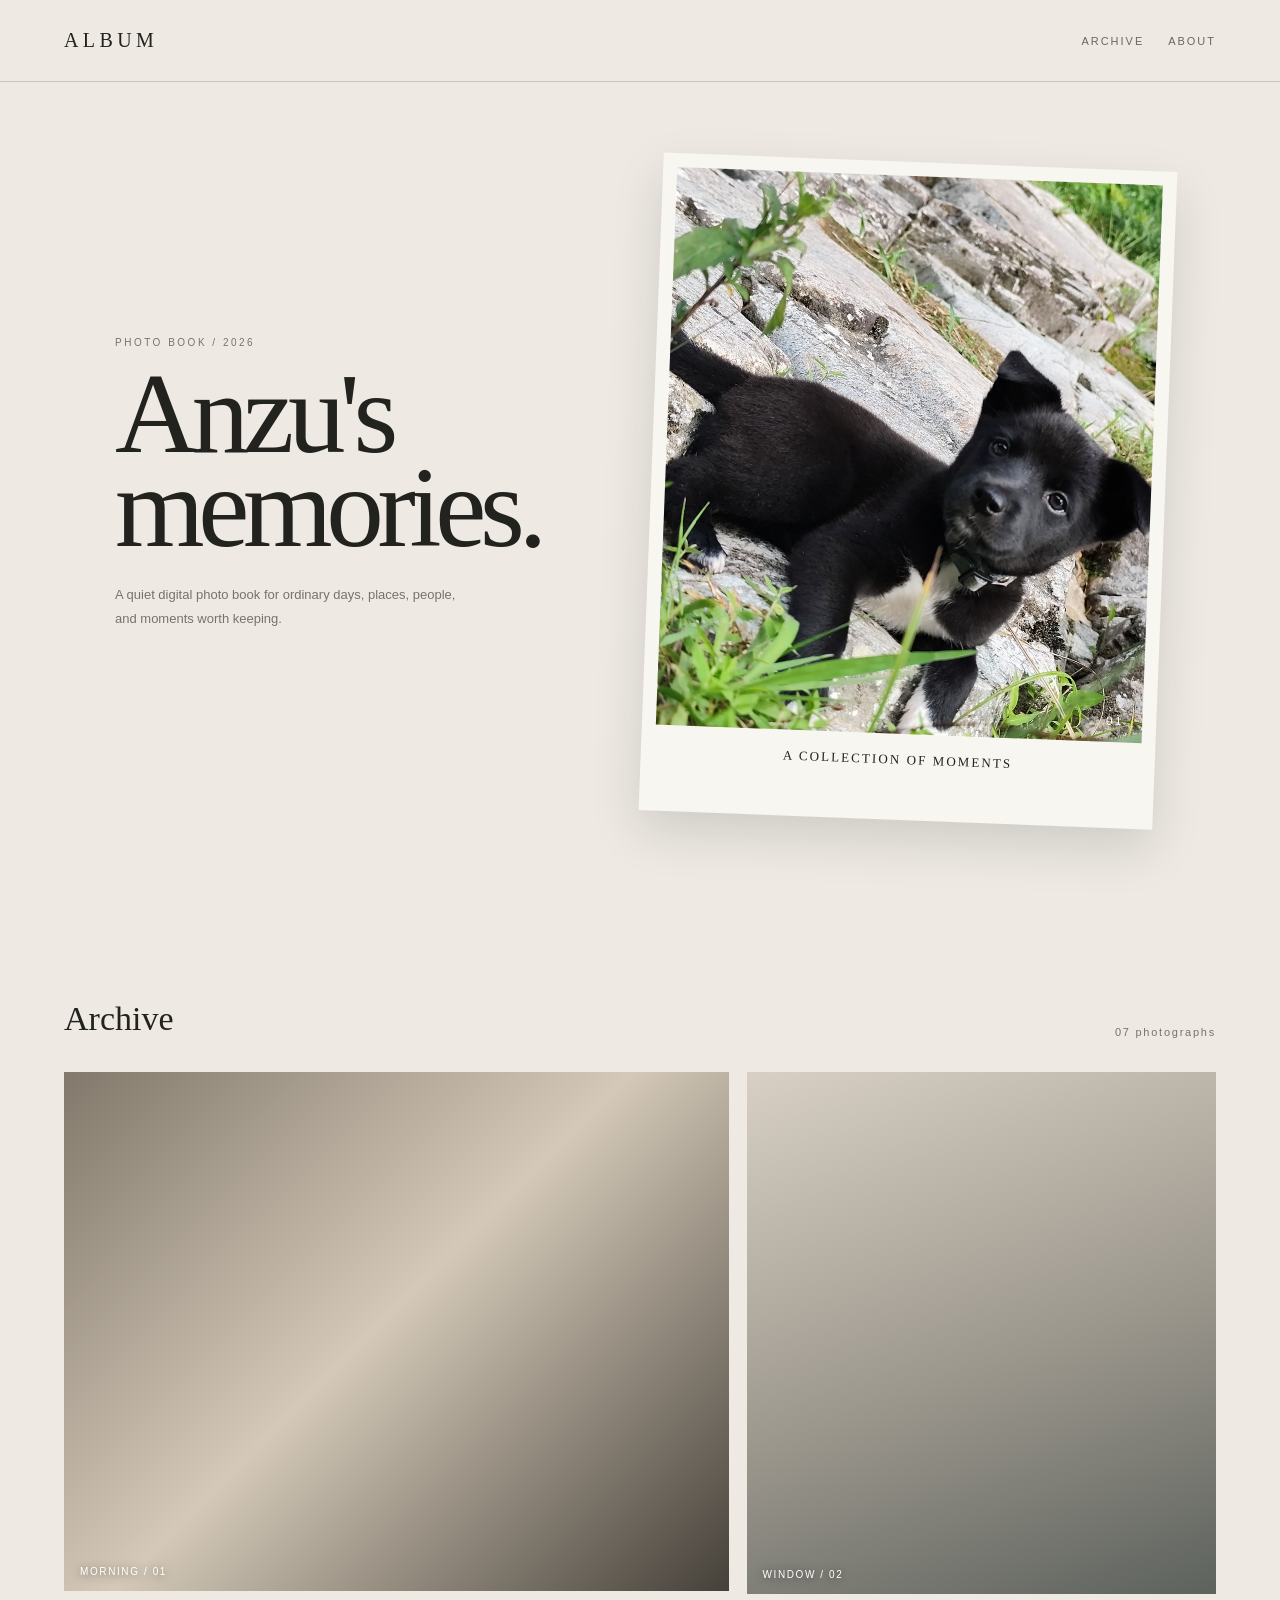
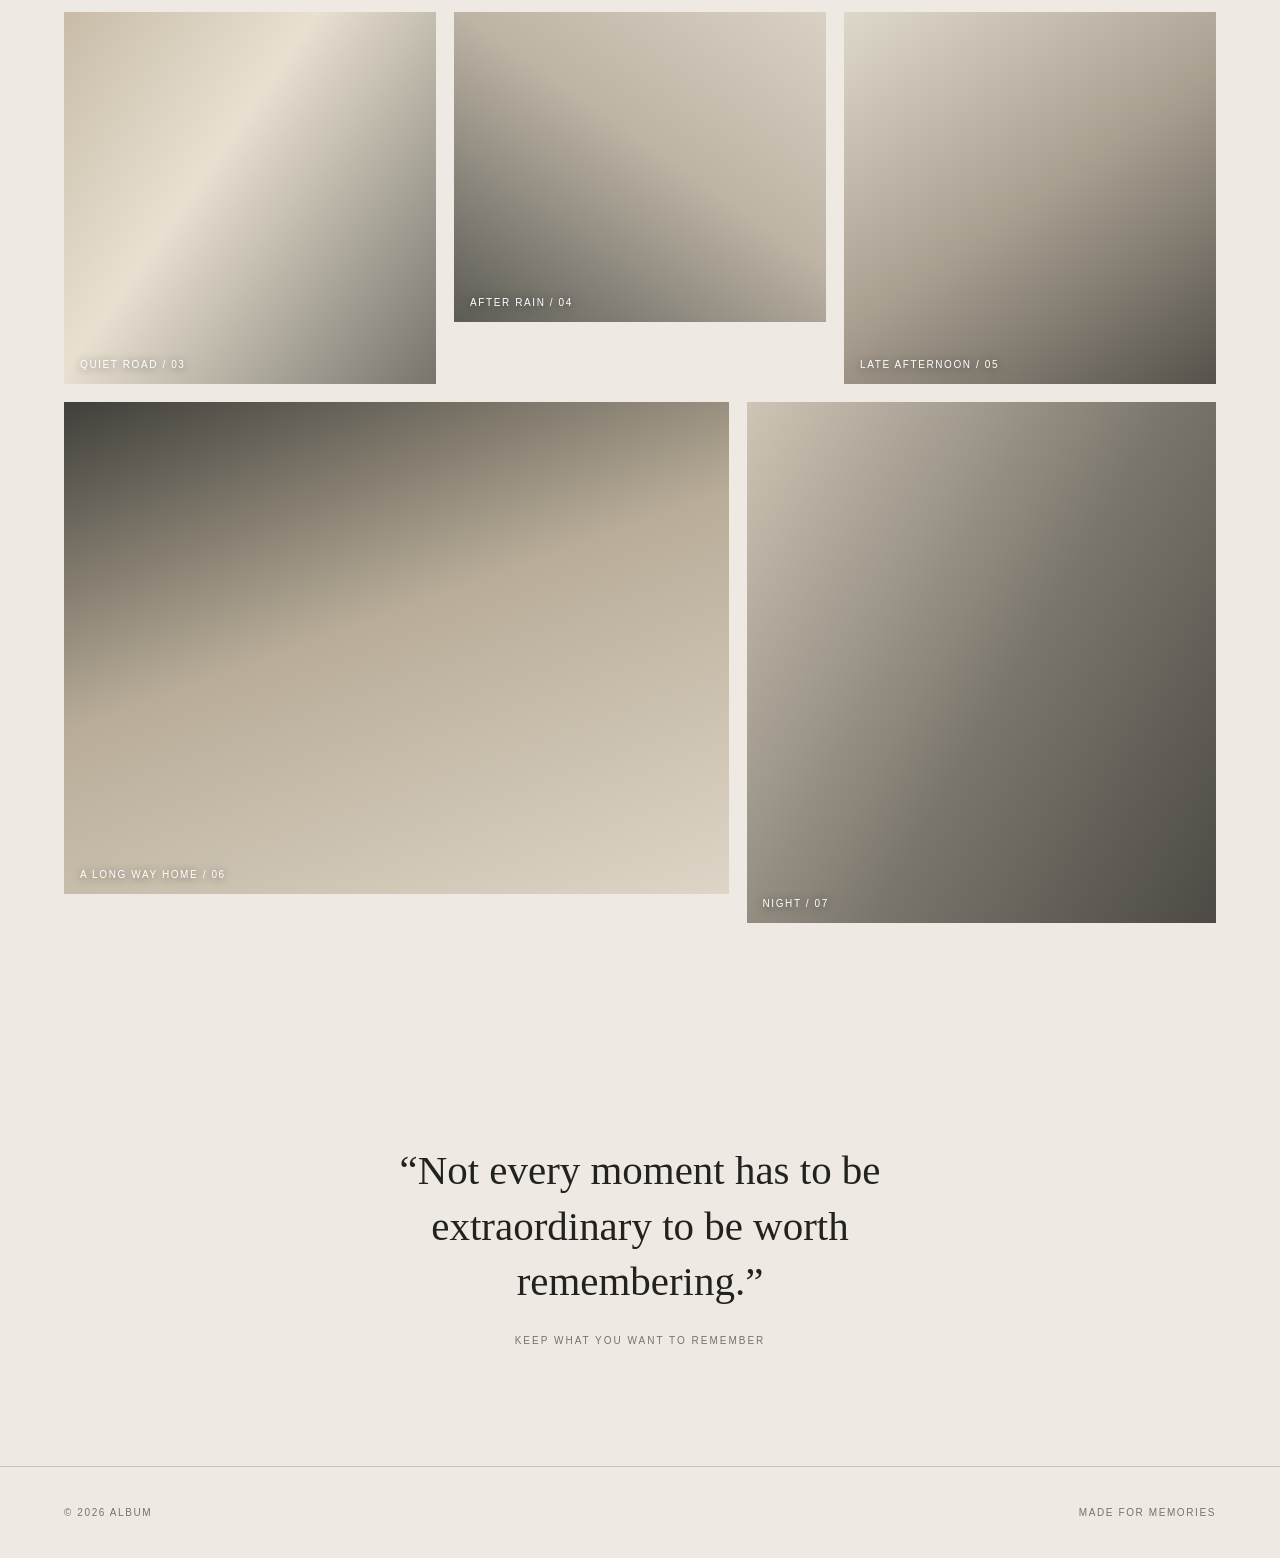
==== Album/index.html @ eee4c68b "Add files via upload" ====
<!doctype html>
<html lang="ja">

<head>
    <meta charset="utf-8">
    <meta name="viewport" content="width=device-width, initial-scale=1">
    <title>ALBUM — memories</title>

    <link rel="stylesheet" href="style.css">
</head>

<body>

    <main id="app">

        <!-- Header -->
        <header>
            <div class="logo">ALBUM</div>

            <nav class="nav">
                <a href="#album">Archive</a>
                <a href="#about">About</a>
            </nav>
        </header>


        <!-- Hero -->
        <section class="hero">

            <div class="hero-inner">

                <div class="intro">

                    <div class="eyebrow">
                        PHOTO BOOK / 2026
                    </div>

                    <h1>
                        Anzu's<br>
                        memories.
                    </h1>

                    <p>
                        A quiet digital photo book for ordinary days,
                        places, people, and moments worth keeping.
                    </p>

                </div>


                <div class="cover">

                    <div class="cover-art"></div>

                    <div class="cover-label">
                        A COLLECTION OF MOMENTS
                    </div>

                </div>

            </div>

        </section>


        <!-- Album -->
        <section class="section" id="album">

            <div class="section-head">

                <h2>Archive</h2>

                <span>
                    07 photographs
                </span>

            </div>


            <div class="grid">

                <div class="photo" data-title="Morning / 01">
                    <div class="fake p1"></div>
                    <div class="caption">
                        MORNING / 01
                    </div>
                </div>


                <div class="photo" data-title="Window / 02">
                    <div class="fake p2"></div>
                    <div class="caption">
                        WINDOW / 02
                    </div>
                </div>


                <div class="photo" data-title="Quiet road / 03">
                    <div class="fake p3"></div>
                    <div class="caption">
                        QUIET ROAD / 03
                    </div>
                </div>


                <div class="photo" data-title="After rain / 04">
                    <div class="fake p4"></div>
                    <div class="caption">
                        AFTER RAIN / 04
                    </div>
                </div>


                <div class="photo" data-title="Late afternoon / 05">
                    <div class="fake p5"></div>
                    <div class="caption">
                        LATE AFTERNOON / 05
                    </div>
                </div>


                <div class="photo" data-title="A long way home / 06">
                    <div class="fake p6"></div>
                    <div class="caption">
                        A LONG WAY HOME / 06
                    </div>
                </div>


                <div class="photo" data-title="Night / 07">
                    <div class="fake p7"></div>
                    <div class="caption">
                        NIGHT / 07
                    </div>
                </div>

            </div>

        </section>


        <!-- About -->
        <section class="note" id="about">

            <p>
                “Not every moment has to be extraordinary
                to be worth remembering.”
            </p>

            <small>
                KEEP WHAT YOU WANT TO REMEMBER
            </small>

        </section>


        <!-- Footer -->
        <footer>

            <span>
                © 2026 ALBUM
            </span>

            <span>
                MADE FOR MEMORIES
            </span>

        </footer>


        <!-- Lightbox -->
        <div class="lightbox" id="lightbox">

            <div class="lightbox-card">

                <button class="close" aria-label="close">
                    ×
                </button>

                <div
                    class="lightbox-art"
                    id="lightboxArt">
                </div>

                <div
                    class="lightbox-meta"
                    id="lightboxMeta">
                </div>

            </div>

        </div>

    </main>


    <script src="script.js"></script>

</body>

</html>
---- Album/style.css ----
:root {
    color-scheme: light dark;

    --bg: #eeeae3;
    --ink: #22221f;
    --muted: #77736b;
    --paper: #f8f6f0;
    --line: #c9c4b9;
    --accent: #8a765b;
}


* {
    box-sizing: border-box;
}


html {
    scroll-behavior: smooth;
}


body {
    margin: 0;
    background: var(--bg);
    color: var(--ink);
    font-family: Georgia, "Times New Roman", serif;
}


button {
    font: inherit;
    color: inherit;
}


#app {
    min-height: 100vh;
    background-color: var(--bg);
    overflow: hidden;
}


/* =========================
   HEADER
========================= */

header {
    height: 82px;

    padding: 0 5vw;

    display: flex;
    align-items: center;
    justify-content: space-between;

    border-bottom: 1px solid var(--line);

    position: sticky;
    top: 0;

    z-index: 10;

    background: color-mix(
        in srgb,
        var(--bg) 92%,
        transparent
    );

    backdrop-filter: blur(12px);
}


.logo {
    font-size: 20px;
    letter-spacing: 0.22em;
}


.nav {
    display: flex;
    gap: 24px;

    font-family: Arial, sans-serif;
    font-size: 11px;
    letter-spacing: 0.18em;

    text-transform: uppercase;
}


.nav a {
    color: inherit;
    text-decoration: none;
    opacity: 0.65;
}


.nav a:hover {
    opacity: 1;
}


/* =========================
   HERO
========================= */

.hero {
    min-height: calc(100vh - 82px);

    display: grid;
    place-items: center;

    padding: 8vh 5vw;
}


.hero-inner {
    width: min(1050px, 100%);

    display: grid;

    grid-template-columns:
        1fr 1.15fr;

    gap: 7vw;

    align-items: center;
}


/* Text */

.intro h1 {
    font-size: clamp(
        58px,
        9vw,
        125px
    );

    line-height: 0.82;

    font-weight: 400;

    letter-spacing: -0.055em;

    margin: 0 0 28px;
}


.intro p {
    max-width: 360px;

    color: var(--muted);

    font-family: Arial, sans-serif;

    font-size: 13px;

    line-height: 1.9;
}


.eyebrow {
    font: 10px Arial, sans-serif;

    letter-spacing: 0.25em;

    color: var(--muted);

    margin-bottom: 18px;
}


/* Cover */

.cover {
    background: var(--paper);

    padding: 14px 14px 52px;

    box-shadow:
        0 20px 50px #0002;

    transform: rotate(2.2deg);

    transition: 0.5s;
}


.cover:hover {
    transform:
        rotate(0)
        translateY(-8px);
}


.cover-art {
    height: min(62vh, 600px);

    background-image: url(images/home.jpg);

    position: relative;

    overflow: hidden;

    background-size: cover;
    background-position: center;
    background-repeat: no-repeat;
}

.cover-art::after {
    content: "01";

    position: absolute;

    right: 18px;
    bottom: 14px;

    color: white;

    font:
        12px Arial,
        sans-serif;

    letter-spacing: 0.2em;
}


.cover-label {
    font-size: 13px;

    letter-spacing: 0.16em;

    margin-top: 18px;

    text-align: center;
}


/* =========================
   ALBUM
========================= */

.section {
    padding: 100px 5vw;
}


.section-head {
    display: flex;

    align-items: end;

    justify-content: space-between;

    max-width: 1200px;

    margin:
        0 auto 34px;
}


.section h2 {
    font-size: 34px;

    font-weight: 400;

    margin: 0;
}


.section-head span {
    font:
        11px Arial,
        sans-serif;

    letter-spacing: 0.16em;

    color: var(--muted);
}


/* Photo grid */

.grid {
    max-width: 1200px;

    margin: auto;

    display: grid;

    grid-template-columns:
        repeat(12, 1fr);

    gap: 18px;
}


.photo {
    position: relative;

    overflow: hidden;

    background: #c9c2b7;

    cursor: pointer;
}


/* Different photo sizes */

.photo:nth-child(1) {
    grid-column: span 7;
    aspect-ratio: 1.28;
}


.photo:nth-child(2) {
    grid-column: span 5;
    aspect-ratio: 0.9;
}


.photo:nth-child(3) {
    grid-column: span 4;
    aspect-ratio: 1;
}


.photo:nth-child(4) {
    grid-column: span 4;
    aspect-ratio: 1.2;
}


.photo:nth-child(5) {
    grid-column: span 4;
    aspect-ratio: 1;
}


.photo:nth-child(6) {
    grid-column: span 7;
    aspect-ratio: 1.35;
}


.photo:nth-child(7) {
    grid-column: span 5;
    aspect-ratio: 0.9;
}


/* Photo */

.photo .fake {
    width: 100%;
    height: 100%;

    transition:
        transform 0.7s;

    position: relative;
}


.photo:hover .fake {
    transform: scale(1.045);
}


/* Temporary images */

.p1 {
    background:
        linear-gradient(
            135deg,
            #82786b,
            #d4c9b8 48%,
            #454039
        );
}


.p2 {
    background:
        linear-gradient(
            160deg,
            #d8d0c4,
            #9c978d 55%,
            #5d625d
        );
}


.p3 {
    background:
        linear-gradient(
            125deg,
            #c8bca8,
            #e8e0d1 40%,
            #77746b
        );
}


.p4 {
    background:
        linear-gradient(
            35deg,
            #5c5b55,
            #bdb4a5 55%,
            #d9d1c4
        );
}


.p5 {
    background:
        linear-gradient(
            145deg,
            #ded8cb,
            #aaa092 50%,
            #55524b
        );
}


.p6 {
    background:
        linear-gradient(
            160deg,
            #403f3a,
            #b9ad99 45%,
            #ddd5c7
        );
}


.p7 {
    background:
        linear-gradient(
            120deg,
            #cfc5b6,
            #7b766c 55%,
            #4d4a45
        );
}


/* Caption */

.caption {
    position: absolute;

    left: 16px;
    bottom: 14px;

    color: white;

    font:
        10px Arial,
        sans-serif;

    letter-spacing: 0.16em;

    text-shadow:
        0 1px 8px #0008;
}


/* =========================
   ABOUT
========================= */

.note {
    padding: 120px 5vw;

    text-align: center;
}


.note p {
    max-width: 650px;

    margin: 0 auto;

    font-size:
        clamp(24px, 3.2vw, 44px);

    line-height: 1.35;

    font-weight: 400;
}


.note small {
    display: block;

    margin-top: 26px;

    color: var(--muted);

    font:
        10px Arial,
        sans-serif;

    letter-spacing: 0.2em;

    text-transform: uppercase;
}


/* =========================
   FOOTER
========================= */

footer {
    padding: 40px 5vw;

    border-top:
        1px solid var(--line);

    display: flex;

    justify-content: space-between;

    color: var(--muted);

    font:
        10px Arial,
        sans-serif;

    letter-spacing: 0.16em;
}


/* =========================
   LIGHTBOX
========================= */

.lightbox {
    position: fixed;

    inset: 0;

    background: #171613ee;

    display: none;

    place-items: center;

    z-index: 30;

    padding: 30px;
}


.lightbox.open {
    display: grid;
}


.lightbox-card {
    width: min(900px, 94vw);

    height: min(78vh, 760px);

    background: var(--paper);

    padding: 12px;

    position: relative;
}


.lightbox-art {
    height: 100%;

    background:
        linear-gradient(
            135deg,
            #aaa092,
            #e0d9cc 45%,
            #57534b
        );
}


.close {
    position: absolute;

    right: 14px;
    top: 12px;

    border: 0;

    background: white;

    color: #222;

    width: 34px;
    height: 34px;

    border-radius: 50%;

    cursor: pointer;

    font-size: 20px;
}


.lightbox-meta {
    position: absolute;

    left: 22px;
    bottom: 20px;

    color: white;

    font:
        11px Arial,
        sans-serif;

    letter-spacing: 0.18em;

    text-shadow:
        0 1px 8px #000;
}


/* =========================
   MOBILE
========================= */

@media (max-width: 760px) {

    header {
        height: 66px;
    }


    .nav {
        gap: 12px;
    }


    .hero {
        padding-top: 5vh;
    }


    .hero-inner {
        grid-template-columns: 1fr;

        gap: 40px;
    }


    .cover {
        width: 90%;

        justify-self: center;
    }


    .cover-art {
        height: 52vh;
    }


    .grid {
        grid-template-columns: 1fr 1fr;

        gap: 10px;
    }


    .photo:nth-child(n) {
        grid-column: span 1;

        aspect-ratio: 1;
    }


    .photo:nth-child(1),
    .photo:nth-child(6) {
        grid-column: span 2;

        aspect-ratio: 1.35;
    }


    .section {
        padding: 70px 5vw;
    }


    .note {
        padding: 90px 7vw;
    }


    footer {
        display: block;

        line-height: 2.2;
    }

}


/* =========================
   DARK MODE
========================= */

@media (prefers-color-scheme: dark) {

    :root {
        --bg: #1e1d1a;
        --ink: #ece8df;
        --muted: #aaa59c;
        --paper: #2a2824;
        --line: #45423c;
    }


    .cover {
        box-shadow:
            0 20px 50px #0008;
    }

}
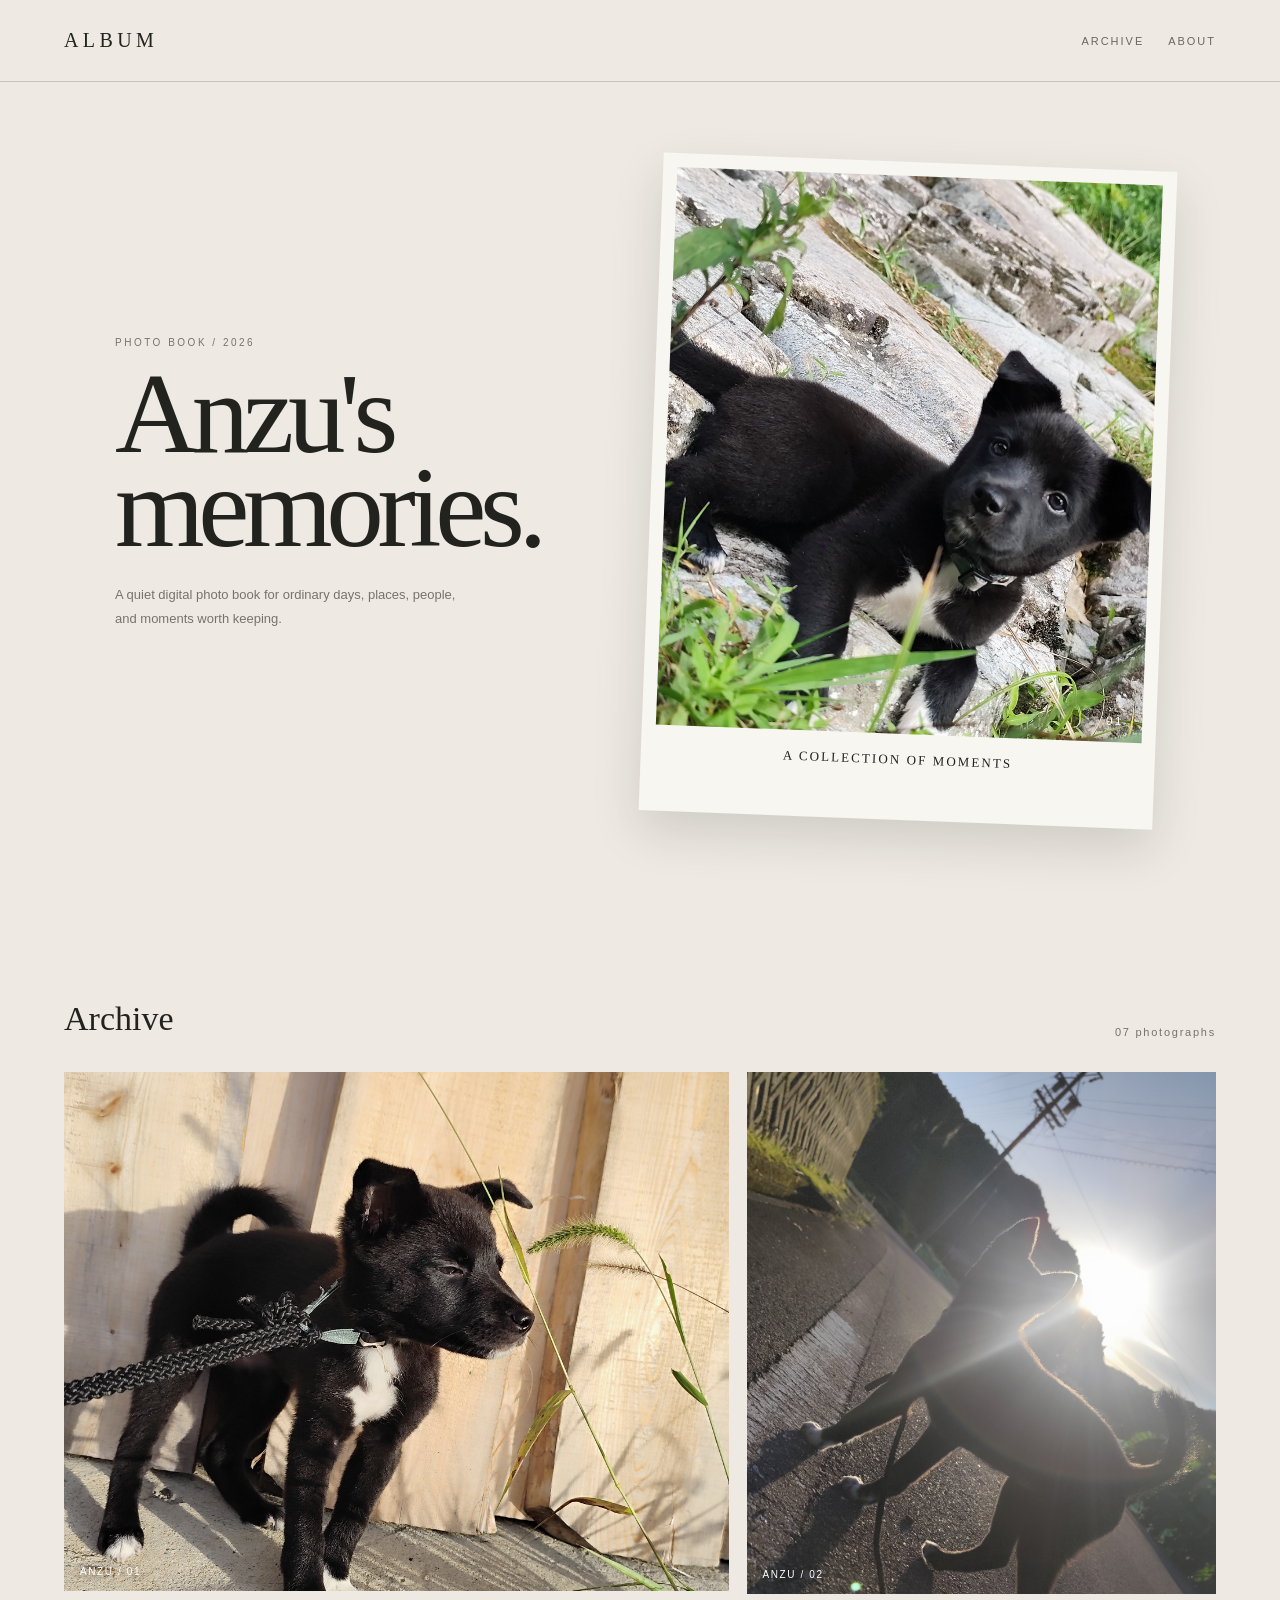
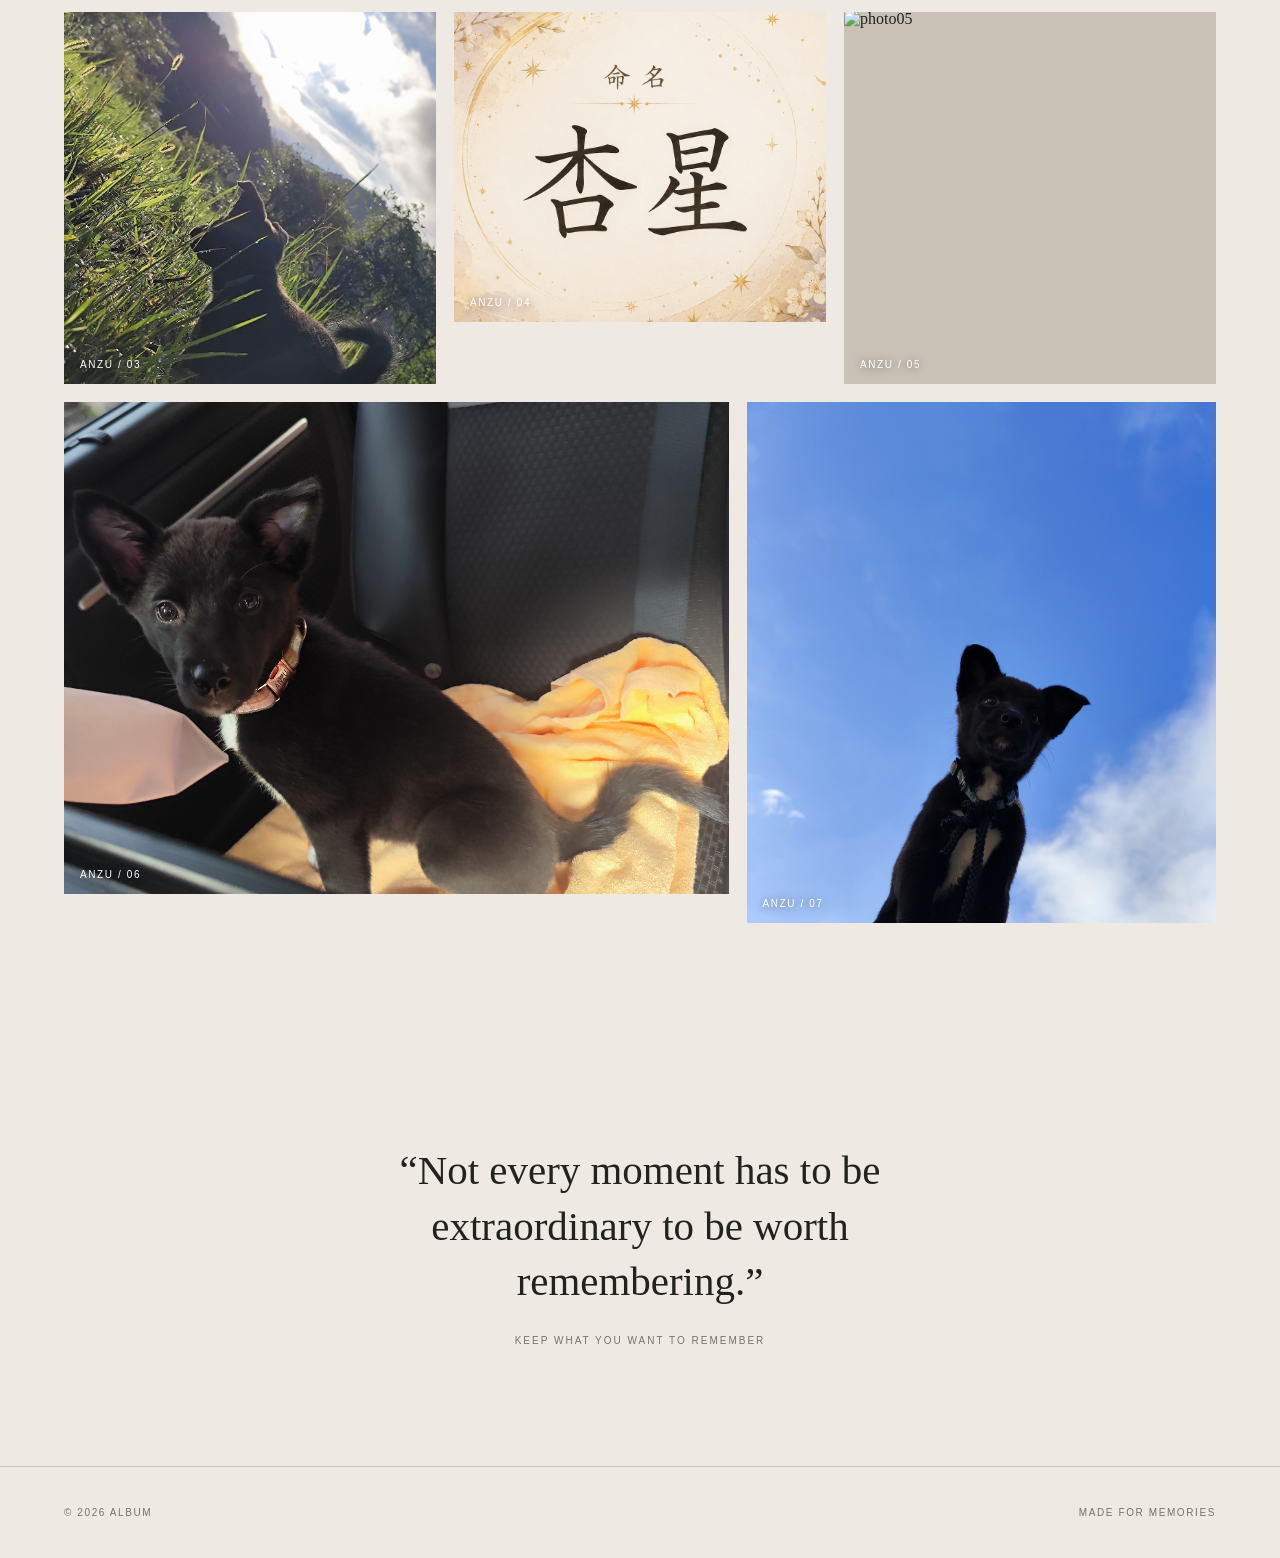
==== commit a409c64a: "Add files via upload" ====
--- a/Album/index.html
+++ b/Album/index.html
@@ -79,58 +79,99 @@
 
             <div class="grid">
 
-                <div class="photo" data-title="Morning / 01">
-                    <div class="fake p1"></div>
-                    <div class="caption">
-                        MORNING / 01
-                    </div>
-                </div>
-
-
-                <div class="photo" data-title="Window / 02">
-                    <div class="fake p2"></div>
-                    <div class="caption">
-                        WINDOW / 02
-                    </div>
-                </div>
-
-
-                <div class="photo" data-title="Quiet road / 03">
-                    <div class="fake p3"></div>
-                    <div class="caption">
-                        QUIET ROAD / 03
-                    </div>
-                </div>
-
-
-                <div class="photo" data-title="After rain / 04">
-                    <div class="fake p4"></div>
-                    <div class="caption">
-                        AFTER RAIN / 04
-                    </div>
-                </div>
-
-
-                <div class="photo" data-title="Late afternoon / 05">
-                    <div class="fake p5"></div>
-                    <div class="caption">
-                        LATE AFTERNOON / 05
-                    </div>
-                </div>
-
-
-                <div class="photo" data-title="A long way home / 06">
-                    <div class="fake p6"></div>
-                    <div class="caption">
-                        A LONG WAY HOME / 06
-                    </div>
-                </div>
-
-
-                <div class="photo" data-title="Night / 07">
-                    <div class="fake p7"></div>
-                    <div class="caption">
-                        NIGHT / 07
+                <div class="photo"
+                    data-title="ANZU-PHOTO / 01"
+                    data-image="images/photo01.jpg">
+
+                    <div class="fake p1">
+                        <img class="photo-image"
+                            src="images/photo01.jpg"
+                            alt="photo01">
+                    </div>
+
+                    <div class="caption">
+                        ANZU / 01
+                    </div>
+
+                </div>
+
+
+                <div class="photo"
+                    data-title="ANZU-PHOTO / 02"
+                    data-image="images/photo02.jpg">
+
+                    <div class="fake p2">
+                        <img src="images/photo02.jpg" alt="photo02">
+                    </div>
+
+                    <div class="caption">
+                        ANZU / 02
+                    </div>
+
+                </div>
+
+
+                <div class="photo"
+                    data-title="ANZU-PHOTO / 03"
+                    data-image="images/photo03.jpg">
+                    <div class="fake p3">
+                        <img src="images/photo03.jpg" alt="photo03">
+                    </div>
+
+                    <div class="caption">
+                        ANZU / 03
+                    </div>
+                </div>
+
+
+                <div class="photo"
+                    data-title="ANZU-PHOTO / 04"
+                    data-image="images/photo04.png">
+                    <div class="fake p4">
+                        <img src="images/photo04.png" alt="photo04">
+                    </div>
+
+                    <div class="caption">
+                        ANZU / 04
+                    </div>
+                </div>
+
+
+                <div class="photo"
+                    data-title="ANZU-PHOTO / 05"
+                    data-image="images/photo05.jpg">
+                    <div class="fake p5">
+                        <img src="images/photo05.jpg" alt="photo05">
+                    </div>
+
+                    <div class="caption">
+                        ANZU / 05
+                    </div>
+                </div>
+
+
+                <div class="photo"
+                    data-title="ANZU-PHOTO / 06"
+                    data-image="images/photo06.jpg">
+                    <div class="fake p6">
+                        <img src="images/photo06.jpg" alt="photo06">
+                    </div>
+
+                    <div class="caption">
+                        ANZU / 06
+                    </div>
+                </div>
+
+
+                <div class="photo"
+                    data-title="ANZU-PHOTO / 07"
+                    data-image="images/photo07.jpg">
+                    <div class="fake p7">
+                        <img src="images/photo07.jpg" alt="photo07">
+                    </div>
+
+                    <div class="caption">
+                        ANZU / 07
                     </div>
                 </div>
 
@@ -194,7 +235,7 @@
     </main>
 
 
-    <script src="script.js"></script>
+    <script src="script2.js"></script>
 
 </body>
 
--- a/Album/style.css
+++ b/Album/style.css
@@ -372,80 +372,39 @@
 
 /* Temporary images */
 
-.p1 {
-    background:
-        linear-gradient(
-            135deg,
-            #82786b,
-            #d4c9b8 48%,
-            #454039
-        );
-}
-
-
-.p2 {
-    background:
-        linear-gradient(
-            160deg,
-            #d8d0c4,
-            #9c978d 55%,
-            #5d625d
-        );
-}
-
-
-.p3 {
-    background:
-        linear-gradient(
-            125deg,
-            #c8bca8,
-            #e8e0d1 40%,
-            #77746b
-        );
-}
-
-
-.p4 {
-    background:
-        linear-gradient(
-            35deg,
-            #5c5b55,
-            #bdb4a5 55%,
-            #d9d1c4
-        );
-}
-
-
-.p5 {
-    background:
-        linear-gradient(
-            145deg,
-            #ded8cb,
-            #aaa092 50%,
-            #55524b
-        );
-}
-
-
-.p6 {
-    background:
-        linear-gradient(
-            160deg,
-            #403f3a,
-            #b9ad99 45%,
-            #ddd5c7
-        );
-}
-
-
-.p7 {
-    background:
-        linear-gradient(
-            120deg,
-            #cfc5b6,
-            #7b766c 55%,
-            #4d4a45
-        );
+img {
+    width: 100%;
+    height: auto;
+    vertical-align: bottom;
+}
+
+.p1 img {
+    transform: translateY(-20%);
+}
+
+.p2 img {
+    transform: translateY(-5%);
+}
+
+
+.p3 img {
+    transform: translateY(-15%);
+}
+
+.p4 img {
+    transform: translateY(15%) scale(1.5);
+}
+
+.p5 img {
+    transform: translateY(-10%);
+}
+
+.p6 img {
+    transform: scale(1.6) translateY(5%) translateX(-12%);
+}
+
+.p7 img {
+    transform: translateY(-15%);
 }
 
 
@@ -540,53 +499,50 @@
    LIGHTBOX
 ========================= */
 
-.lightbox {
-    position: fixed;
-
-    inset: 0;
-
-    background: #171613ee;
-
-    display: none;
-
-    place-items: center;
-
-    z-index: 30;
-
-    padding: 30px;
-}
-
-
-.lightbox.open {
-    display: grid;
-}
-
-
-.lightbox-card {
-    width: min(900px, 94vw);
-
-    height: min(78vh, 760px);
-
-    background: var(--paper);
-
-    padding: 12px;
-
-    position: relative;
-}
-
-
-.lightbox-art {
-    height: 100%;
-
-    background:
-        linear-gradient(
-            135deg,
-            #aaa092,
-            #e0d9cc 45%,
-            #57534b
-        );
-}
-
+.lightbox{
+    position:fixed;
+    inset:0;
+    background:#171613ee;
+    display:none;
+    place-items:center;
+    z-index:30;
+    padding:16px;
+}
+
+.lightbox.open{
+    display:grid;
+}
+
+.lightbox-card{
+    display:inline-block;
+    width:auto;
+    height:auto;
+    max-width:96vw;
+    max-height:96vh;
+    background:var(--paper);
+    padding:12px;
+    position:relative;
+}
+
+.lightbox-art{
+    display:inline-block;
+    width:auto;
+    height:auto;
+    max-width:100%;
+    max-height:100%;
+    background:#222;
+    overflow:hidden;
+    vertical-align:top;
+}
+
+.lightbox-art img{
+    display:block;
+    width:auto;
+    height:auto;
+    max-width:calc(96vw - 24px);
+    max-height:calc(96vh - 24px);
+    object-fit:contain;
+}
 
 .close {
     position: absolute;
@@ -629,7 +585,6 @@
         0 1px 8px #000;
 }
 
-
 /* =========================
    MOBILE
 ========================= */
@@ -683,6 +638,9 @@
         aspect-ratio: 1;
     }
 
+    .p4 img {
+        transform: translateY(30%) scale(2);
+    }
 
     .photo:nth-child(1),
     .photo:nth-child(6) {
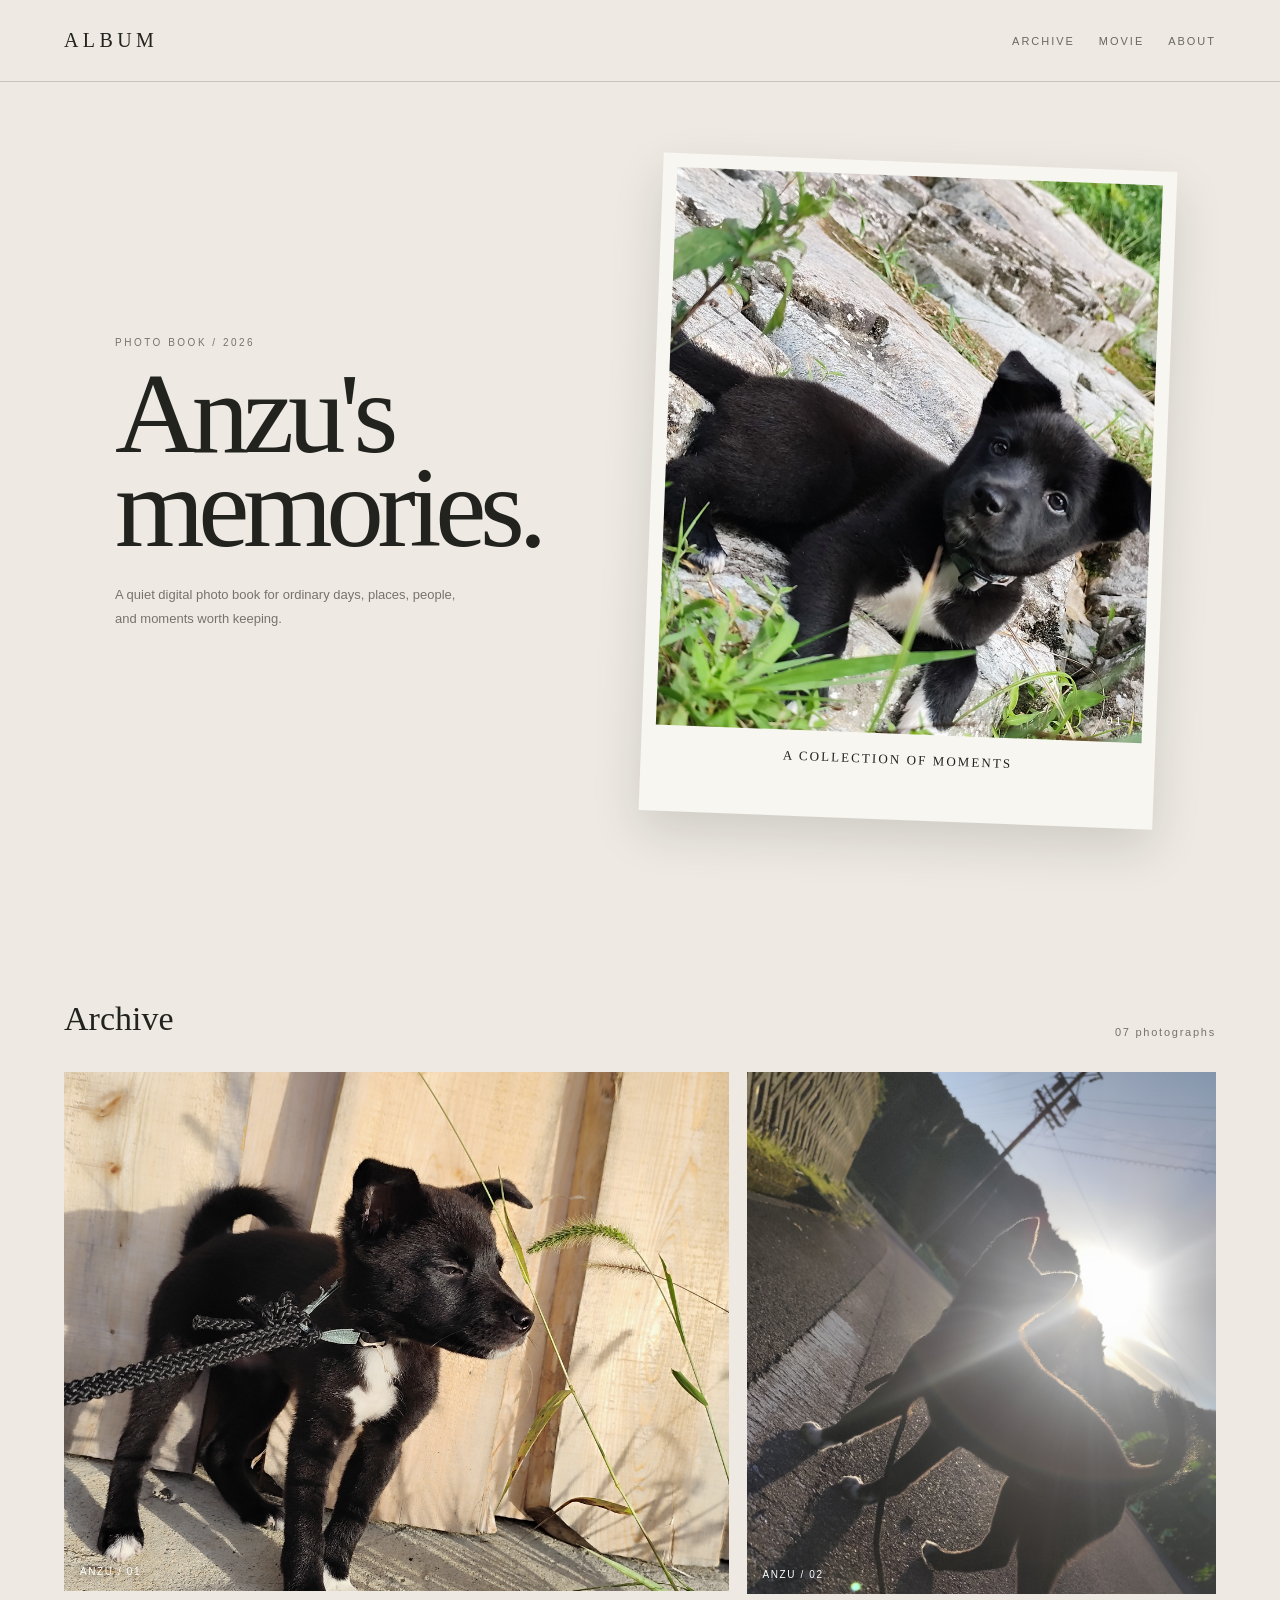
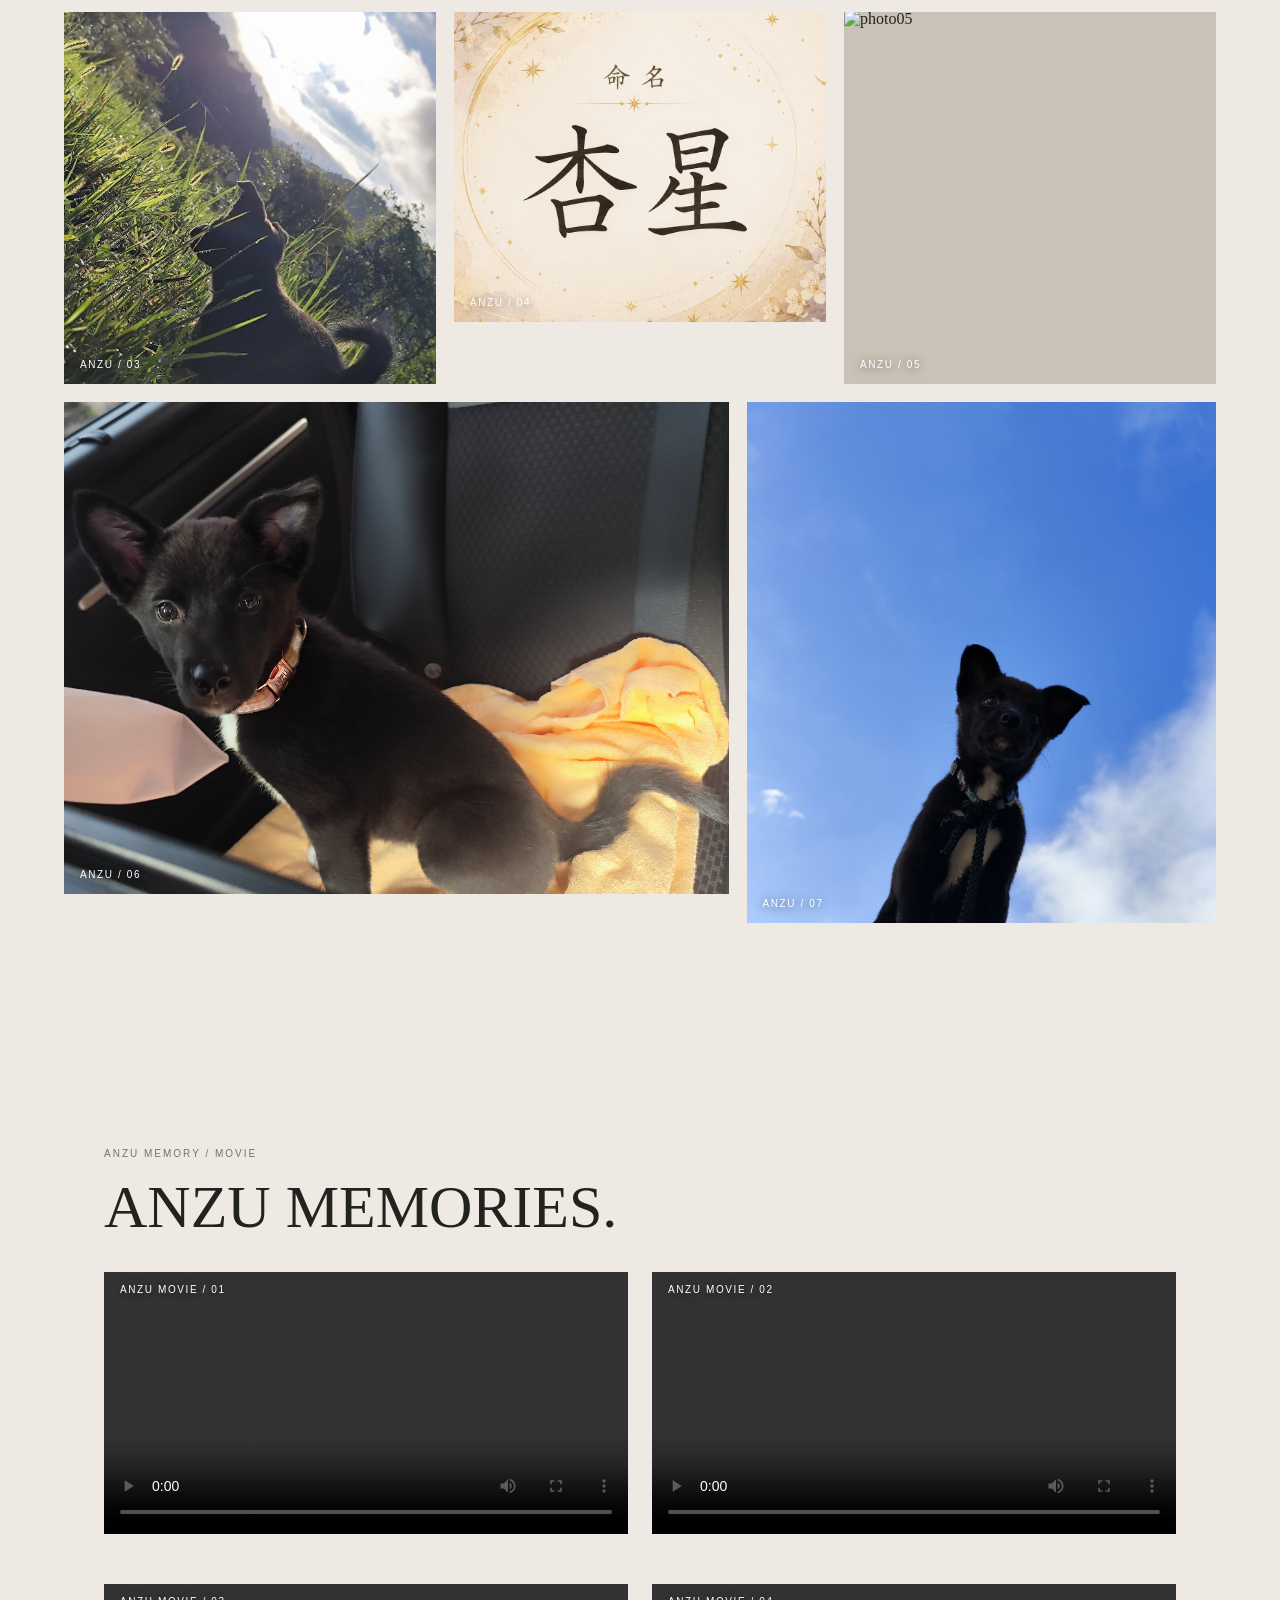
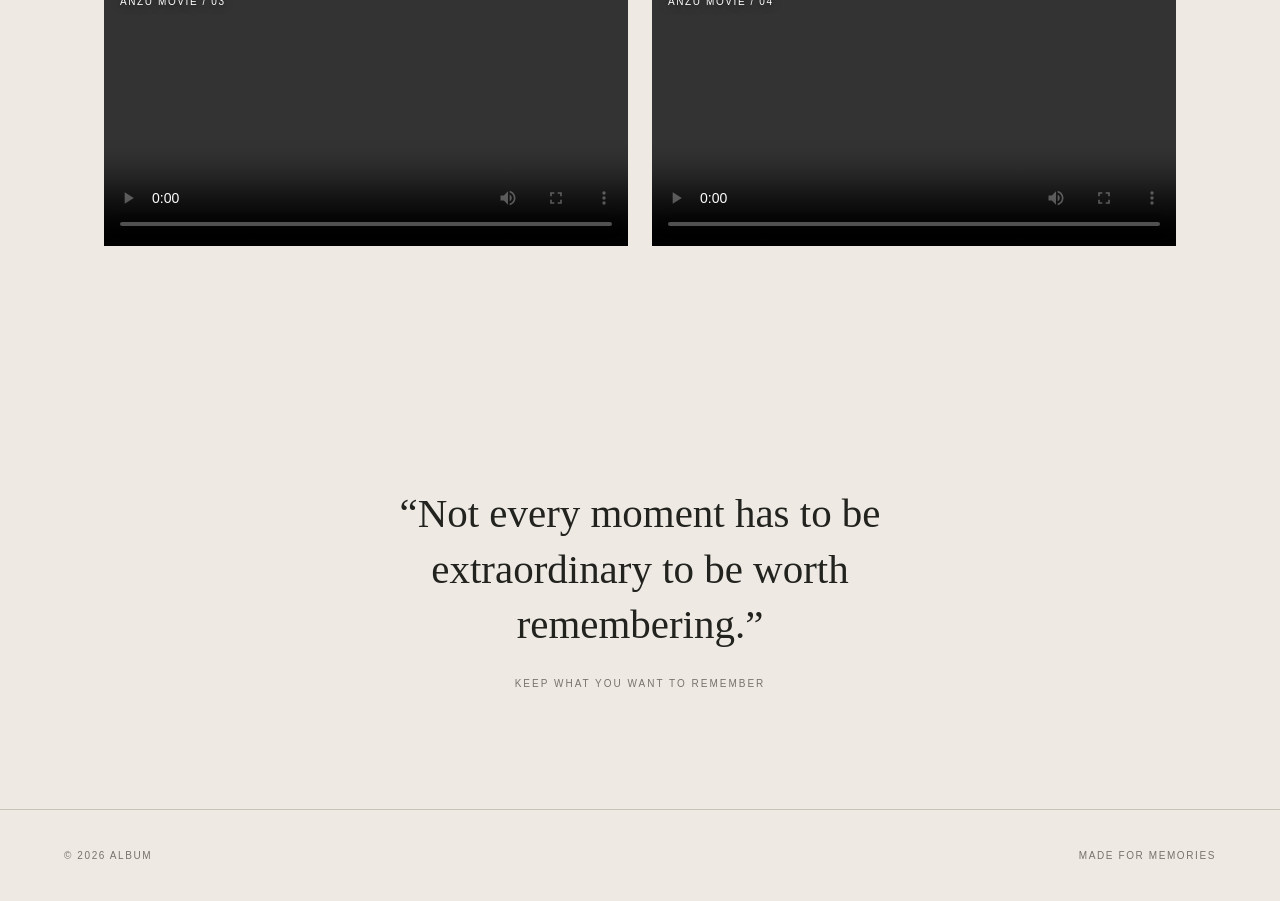
==== commit 8022a84f: "Add files via upload" ====
--- a/Album/index.html
+++ b/Album/index.html
@@ -19,6 +19,7 @@
 
             <nav class="nav">
                 <a href="#album">Archive</a>
+                <a href="#movie">Movie</a>
                 <a href="#about">About</a>
             </nav>
         </header>
@@ -178,7 +179,53 @@
             </div>
 
         </section>
-
+        
+        <!-- Videos -->
+        <section class="video-section" id="movie">
+            <div class="video-head">
+                <span>ANZU MEMORY / MOVIE</span>
+
+                <h2>ANZU MEMORIES.</h2>
+            </div>
+
+            <div class="video-list">
+                <div class="video-frame">
+                    <video class="memory-video" controls preload="metadata">
+                        <source src="videos/movie01.mp4" type="video/mp4">
+                        お使いのブラウザでは動画を再生できません。
+                    </video>
+
+                    <div>ANZU MOVIE / 01</div>
+                </div>
+
+                <div class="video-frame">
+                    <video class="memory-video" controls preload="metadata">
+                        <source src="videos/movie02.mp4" type="video/mp4">
+                        お使いのブラウザでは動画を再生できません。
+                    </video>
+
+                    <div>ANZU MOVIE / 02</div>
+                </div>
+
+                <div class="video-frame">
+                    <video class="memory-video" controls preload="metadata">
+                        <source src="videos/movie03.mp4" type="video/mp4">
+                        お使いのブラウザでは動画を再生できません。
+                    </video>
+
+                    <div>ANZU MOVIE / 03</div>
+                </div>
+
+                <div class="video-frame">
+                    <video class="memory-video" controls preload="metadata">
+                        <source src="videos/movie04.mp4" type="video/mp4">
+                        お使いのブラウザでは動画を再生できません。
+                    </video>
+
+                    <div>ANZU MOVIE / 04</div>
+                </div>
+            </div>
+        </section>
 
         <!-- About -->
         <section class="note" id="about">
--- a/Album/style.css
+++ b/Album/style.css
@@ -428,6 +428,69 @@
         0 1px 8px #0008;
 }
 
+/* =========================
+   MOVIE
+========================= */
+
+.video-section{
+    padding:120px 5vw;
+    max-width:1200px;
+    margin:auto;
+}
+
+.video-head{
+    margin-bottom:30px;
+}
+
+.video-head span{
+    font:10px Arial,sans-serif;
+    letter-spacing:.2em;
+    color:var(--muted);
+}
+
+.video-head h2{
+    font-size:clamp(32px,5vw,60px);
+    font-weight:400;
+    margin:12px 0 0;
+}
+
+.video-frame{
+    width:100%;
+    background:#111;
+    overflow:hidden;
+    
+    position: relative;
+}
+
+.video-frame video{
+    display:block;
+    width:100%;
+    height:auto;
+}
+
+.video-frame div {
+    position: absolute;
+
+    left: 16px;
+    top: 12px;
+
+    color: white;
+
+    font:
+        10px Arial,
+        sans-serif;
+
+    letter-spacing: 0.16em;
+
+    text-shadow:
+        0 1px 8px #0008;
+}
+
+.video-list {
+    display: grid;
+    grid-template-columns: repeat(2, 1fr);
+    gap: 50px 24px;
+}
 
 /* =========================
    ABOUT
@@ -649,6 +712,10 @@
         aspect-ratio: 1.35;
     }
 
+    .video-list {
+        grid-template-columns: 1fr;
+        gap: 40px;
+    }
 
     .section {
         padding: 70px 5vw;
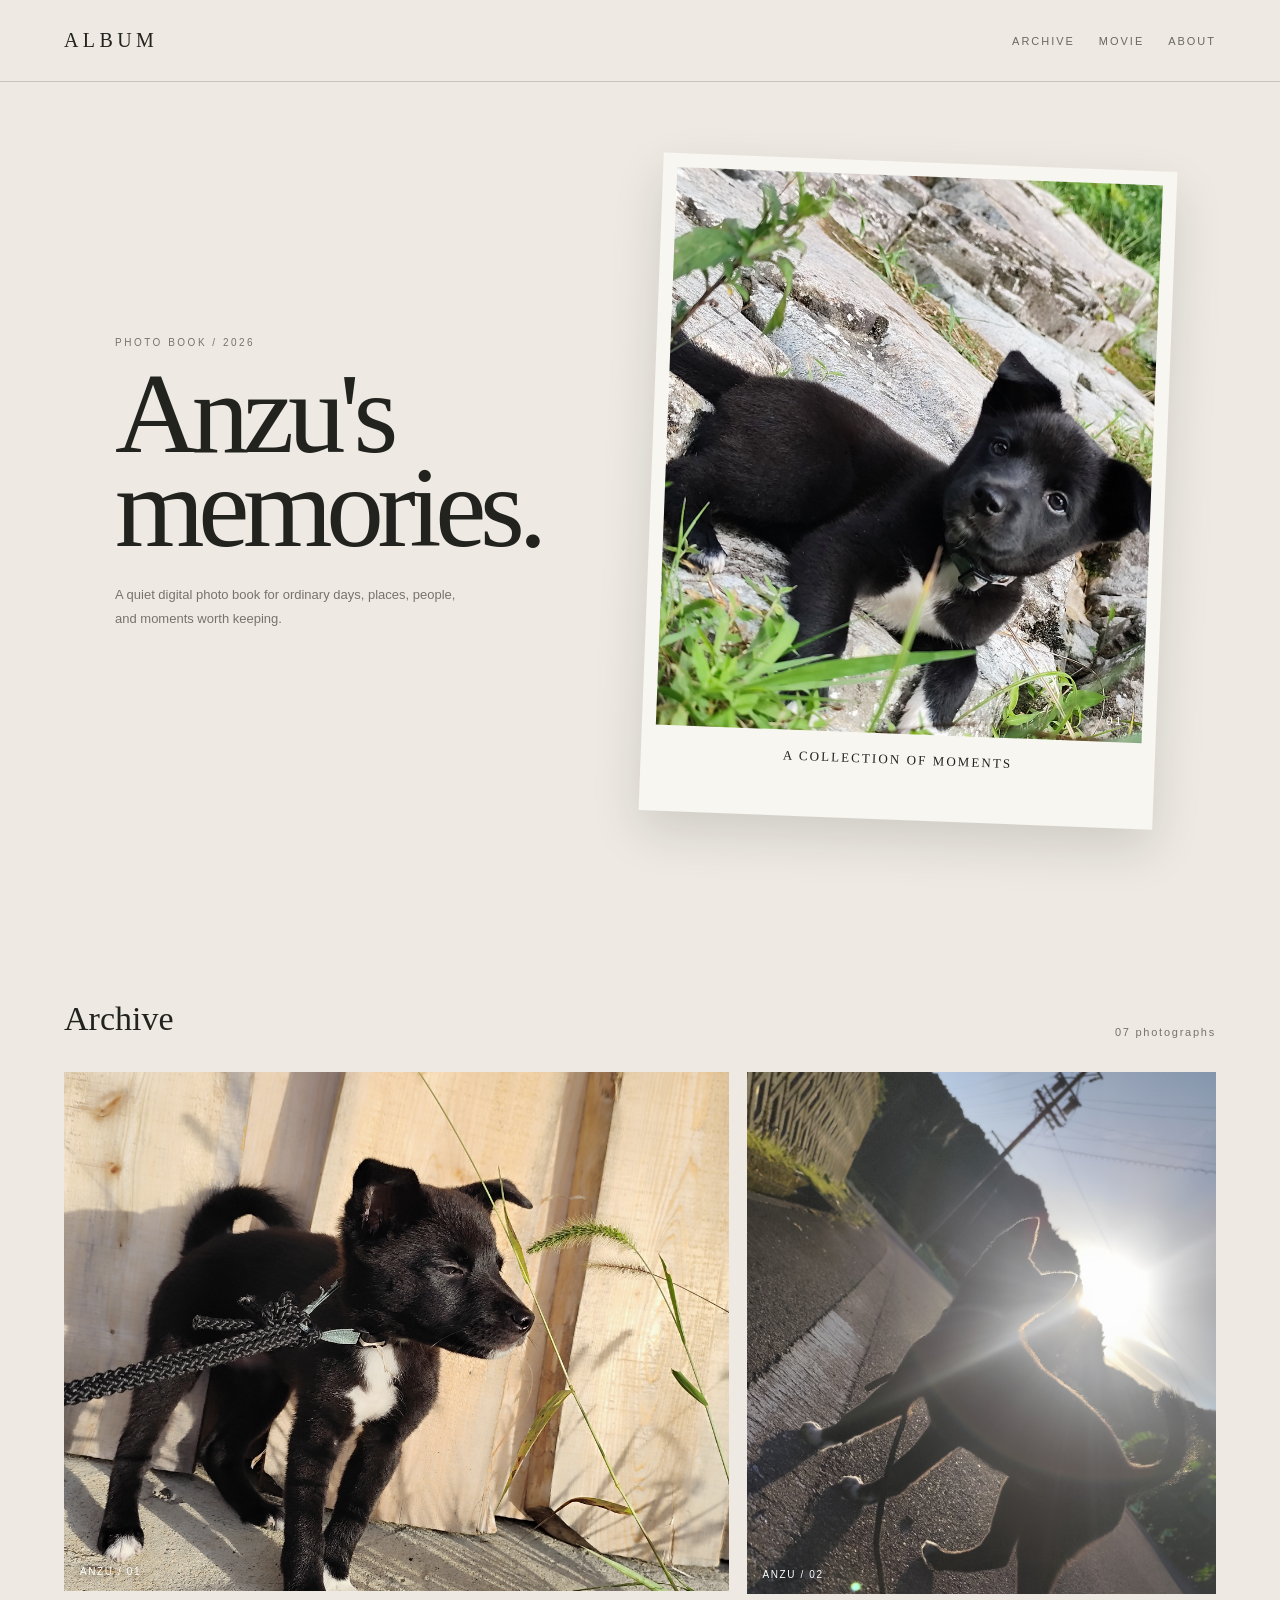
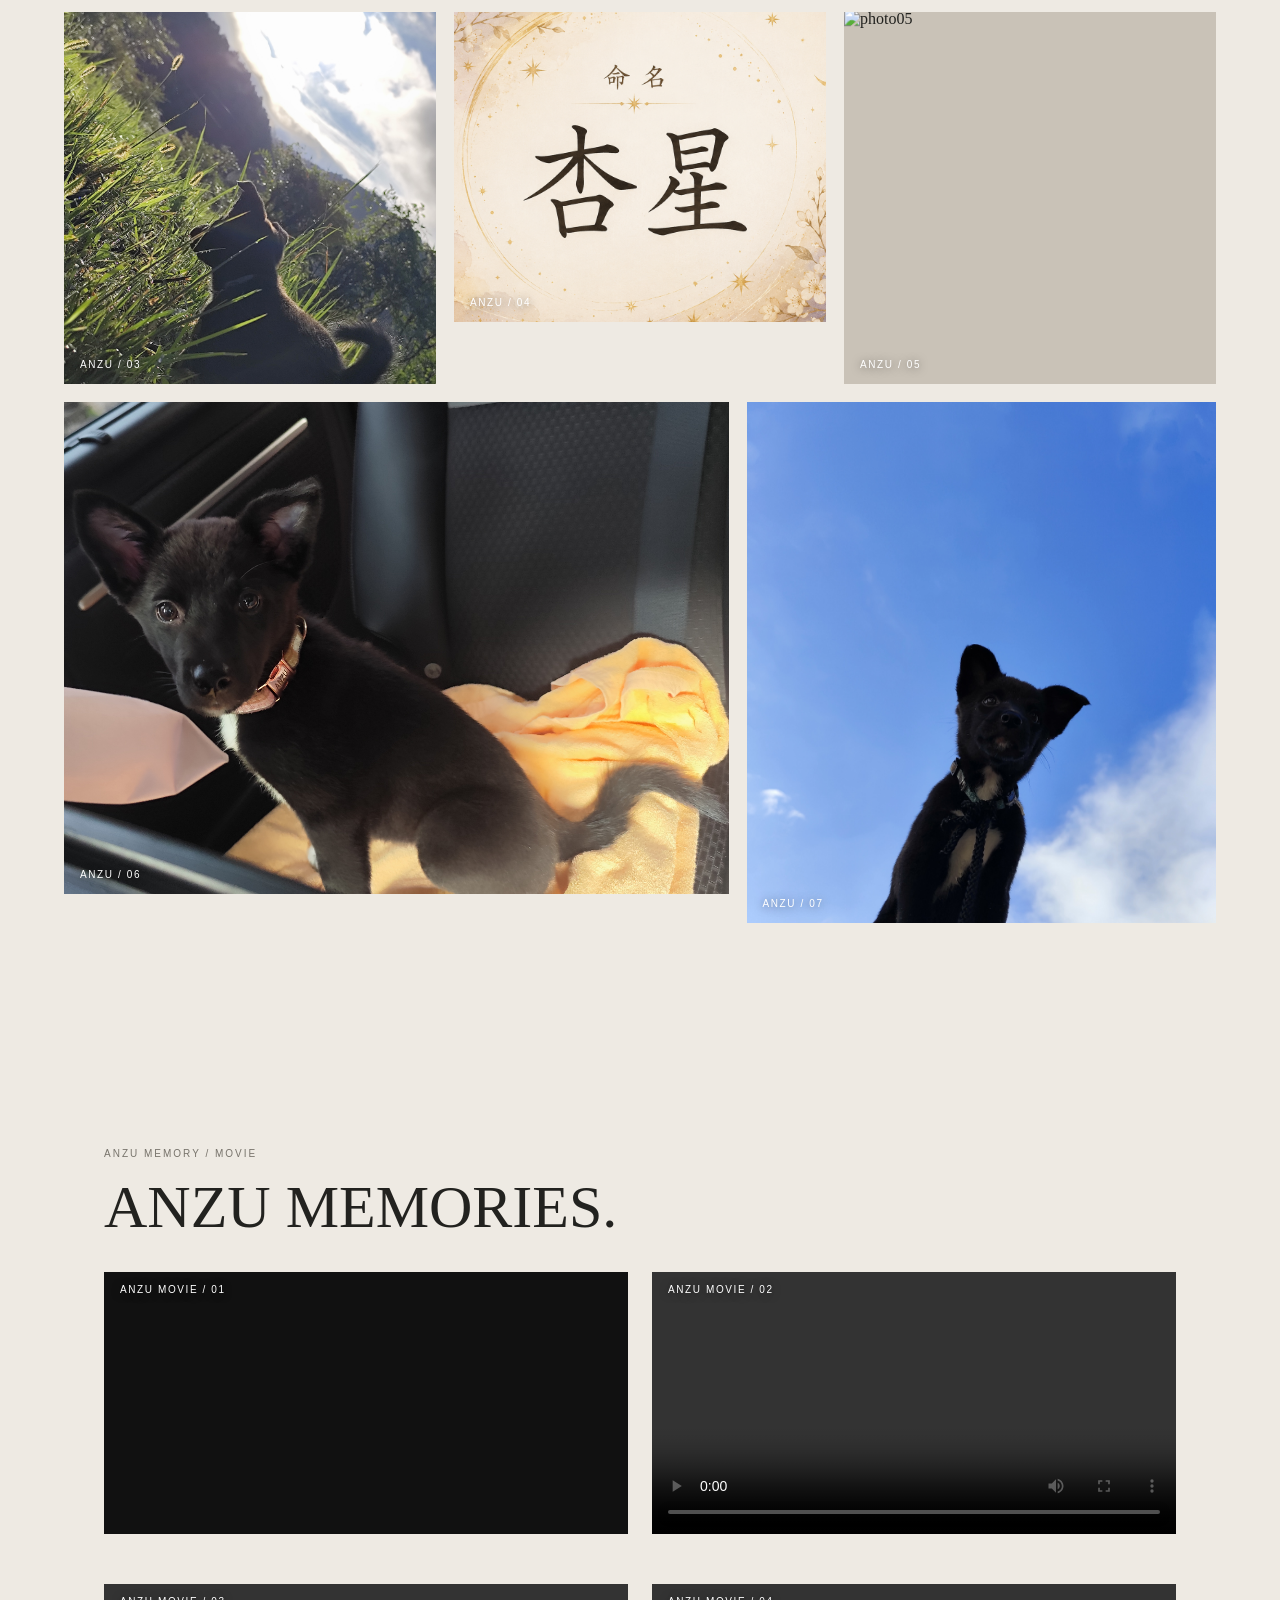
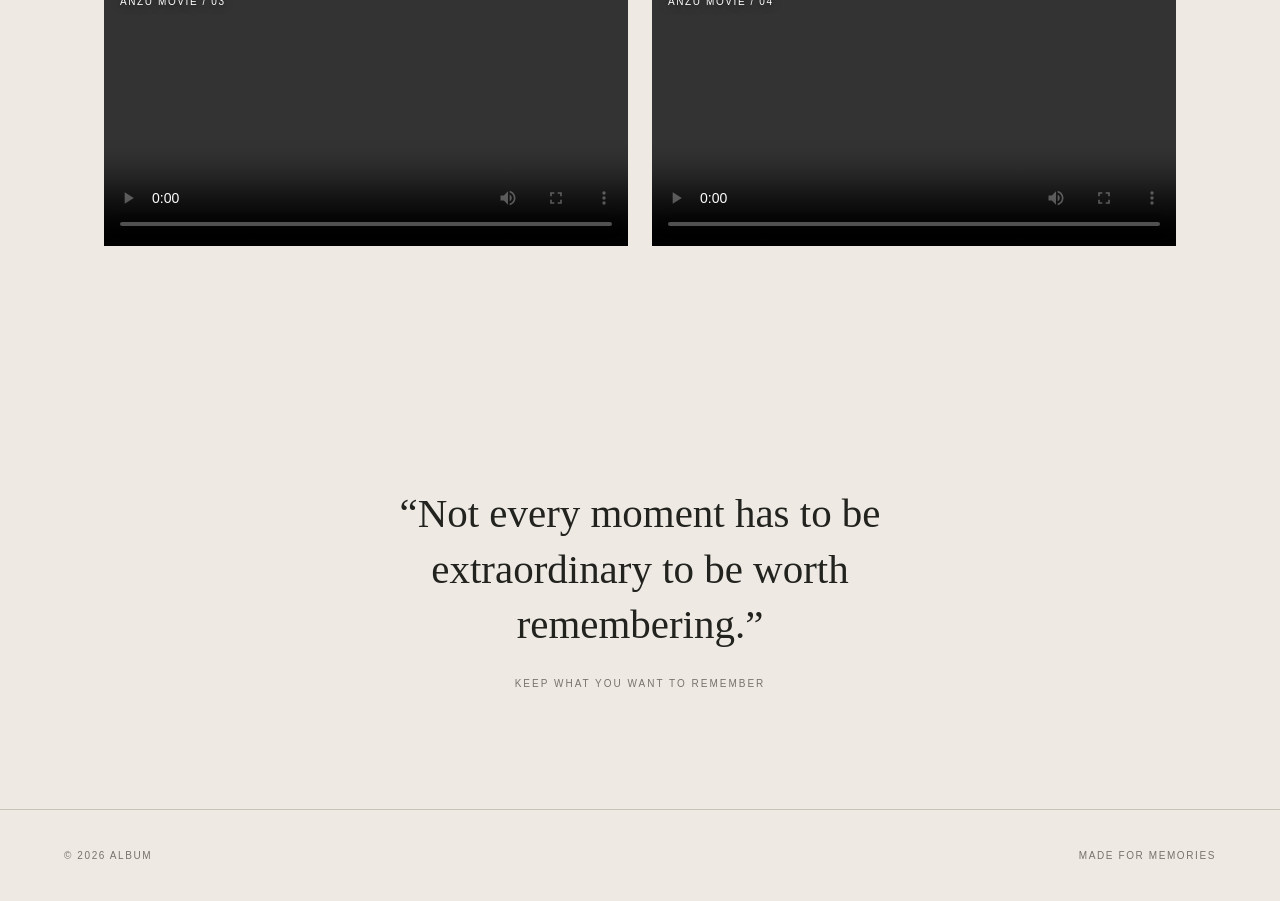
==== commit 0a1b90d1: "Update index.html" ====
--- a/Album/index.html
+++ b/Album/index.html
@@ -190,10 +190,13 @@
 
             <div class="video-list">
                 <div class="video-frame">
-                    <video class="memory-video" controls preload="metadata">
-                        <source src="videos/movie01.mp4" type="video/mp4">
-                        お使いのブラウザでは動画を再生できません。
-                    </video>
+                    <iframe
+                        src="https://www.youtube.com/embed/znG_FScOg4Y"
+                        title="ANZU MOVIE / 01"
+                        frameborder="0"
+                        allow="accelerometer; autoplay; clipboard-write; encrypted-media; gyroscope; picture-in-picture; web-share"
+                        allowfullscreen>
+                    </iframe>
 
                     <div>ANZU MOVIE / 01</div>
                 </div>
@@ -286,4 +289,4 @@
 
 </body>
 
-</html>+</html>
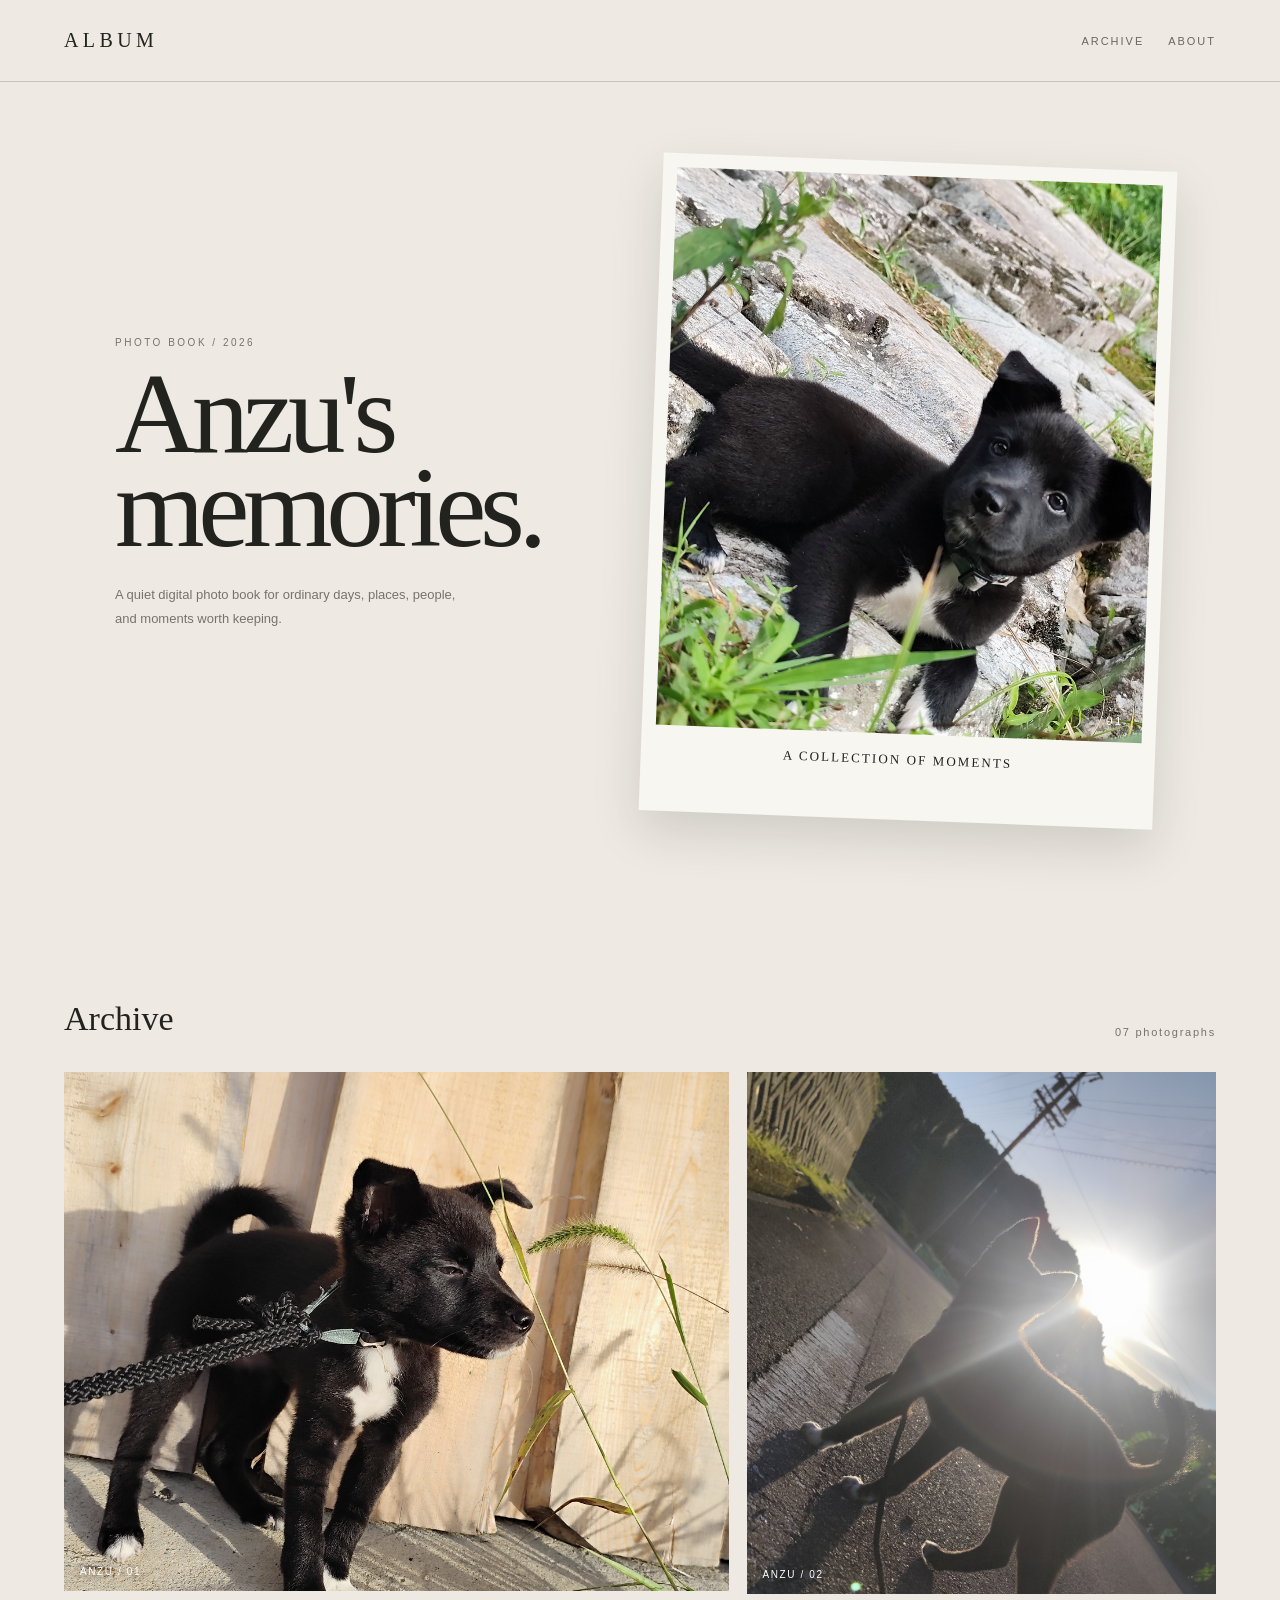
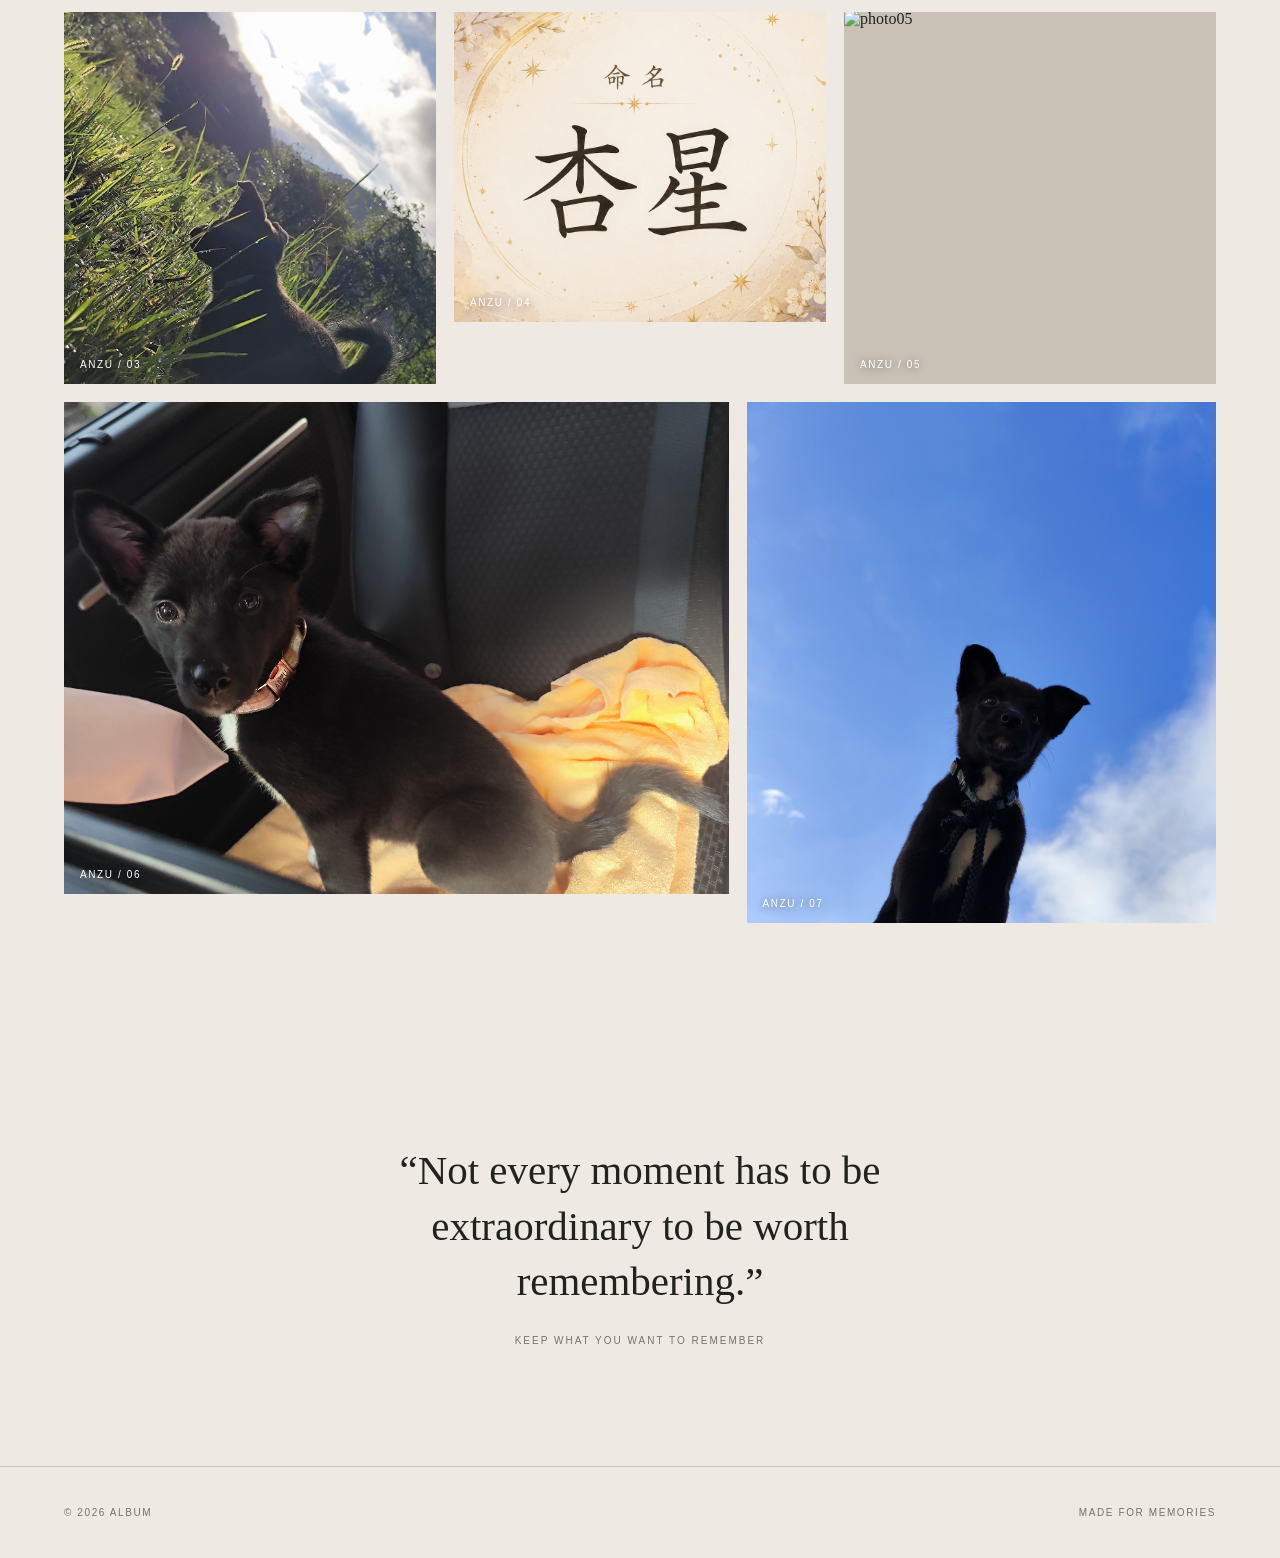
==== commit 643fa87e: "Add files via upload" ====
--- a/Album/index.html
+++ b/Album/index.html
@@ -19,7 +19,6 @@
 
             <nav class="nav">
                 <a href="#album">Archive</a>
-                <a href="#movie">Movie</a>
                 <a href="#about">About</a>
             </nav>
         </header>
@@ -180,55 +179,6 @@
 
         </section>
         
-        <!-- Videos -->
-        <section class="video-section" id="movie">
-            <div class="video-head">
-                <span>ANZU MEMORY / MOVIE</span>
-
-                <h2>ANZU MEMORIES.</h2>
-            </div>
-
-            <div class="video-list">
-                <div class="video-frame">
-                    <iframe
-                        src="https://www.youtube.com/embed/znG_FScOg4Y"
-                        title="ANZU MOVIE / 01"
-                        frameborder="0"
-                        allow="accelerometer; autoplay; clipboard-write; encrypted-media; gyroscope; picture-in-picture; web-share"
-                        allowfullscreen>
-                    </iframe>
-
-                    <div>ANZU MOVIE / 01</div>
-                </div>
-
-                <div class="video-frame">
-                    <video class="memory-video" controls preload="metadata">
-                        <source src="videos/movie02.mp4" type="video/mp4">
-                        お使いのブラウザでは動画を再生できません。
-                    </video>
-
-                    <div>ANZU MOVIE / 02</div>
-                </div>
-
-                <div class="video-frame">
-                    <video class="memory-video" controls preload="metadata">
-                        <source src="videos/movie03.mp4" type="video/mp4">
-                        お使いのブラウザでは動画を再生できません。
-                    </video>
-
-                    <div>ANZU MOVIE / 03</div>
-                </div>
-
-                <div class="video-frame">
-                    <video class="memory-video" controls preload="metadata">
-                        <source src="videos/movie04.mp4" type="video/mp4">
-                        お使いのブラウザでは動画を再生できません。
-                    </video>
-
-                    <div>ANZU MOVIE / 04</div>
-                </div>
-            </div>
-        </section>
 
         <!-- About -->
         <section class="note" id="about">
@@ -289,4 +239,4 @@
 
 </body>
 
-</html>
+</html>
--- a/Album/style.css
+++ b/Album/style.css
@@ -426,70 +426,6 @@
 
     text-shadow:
         0 1px 8px #0008;
-}
-
-/* =========================
-   MOVIE
-========================= */
-
-.video-section{
-    padding:120px 5vw;
-    max-width:1200px;
-    margin:auto;
-}
-
-.video-head{
-    margin-bottom:30px;
-}
-
-.video-head span{
-    font:10px Arial,sans-serif;
-    letter-spacing:.2em;
-    color:var(--muted);
-}
-
-.video-head h2{
-    font-size:clamp(32px,5vw,60px);
-    font-weight:400;
-    margin:12px 0 0;
-}
-
-.video-frame{
-    width:100%;
-    background:#111;
-    overflow:hidden;
-    
-    position: relative;
-}
-
-.video-frame video{
-    display:block;
-    width:100%;
-    height:auto;
-}
-
-.video-frame div {
-    position: absolute;
-
-    left: 16px;
-    top: 12px;
-
-    color: white;
-
-    font:
-        10px Arial,
-        sans-serif;
-
-    letter-spacing: 0.16em;
-
-    text-shadow:
-        0 1px 8px #0008;
-}
-
-.video-list {
-    display: grid;
-    grid-template-columns: repeat(2, 1fr);
-    gap: 50px 24px;
 }
 
 /* =========================
@@ -712,11 +648,6 @@
         aspect-ratio: 1.35;
     }
 
-    .video-list {
-        grid-template-columns: 1fr;
-        gap: 40px;
-    }
-
     .section {
         padding: 70px 5vw;
     }
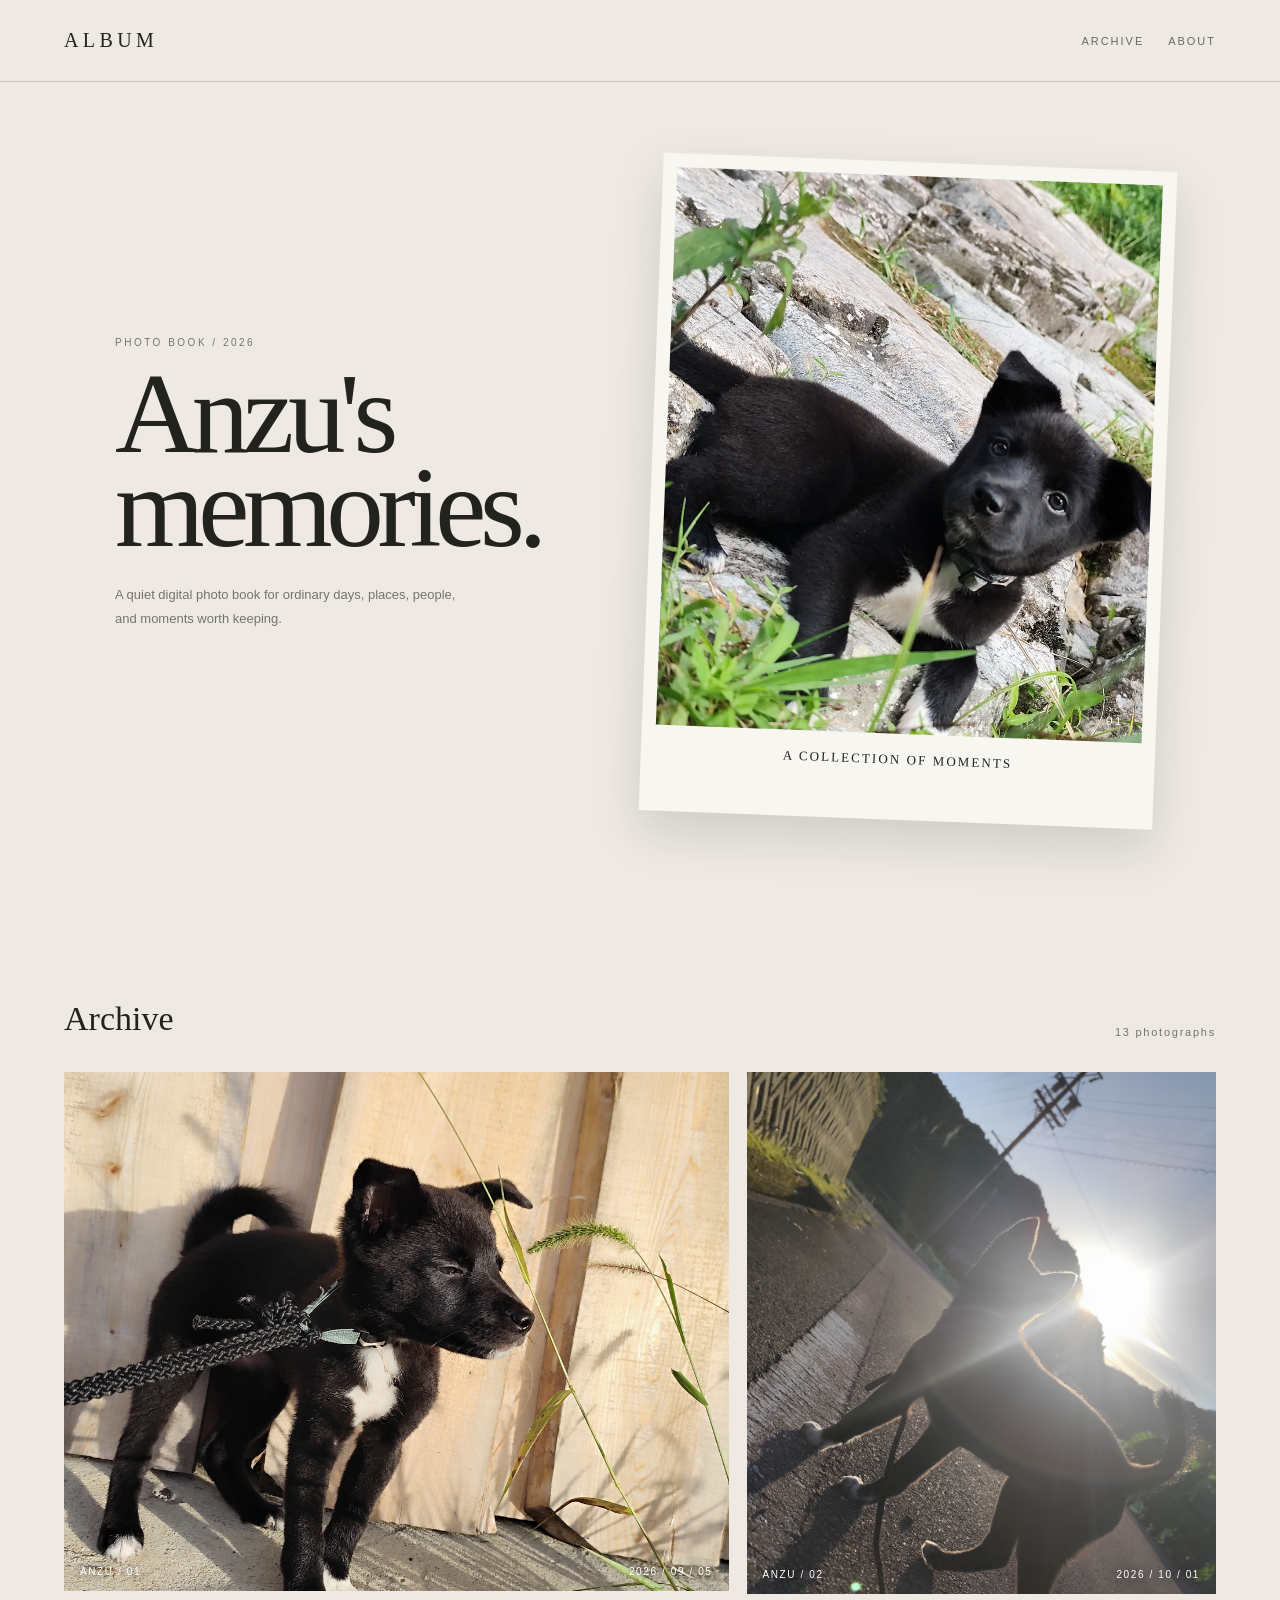
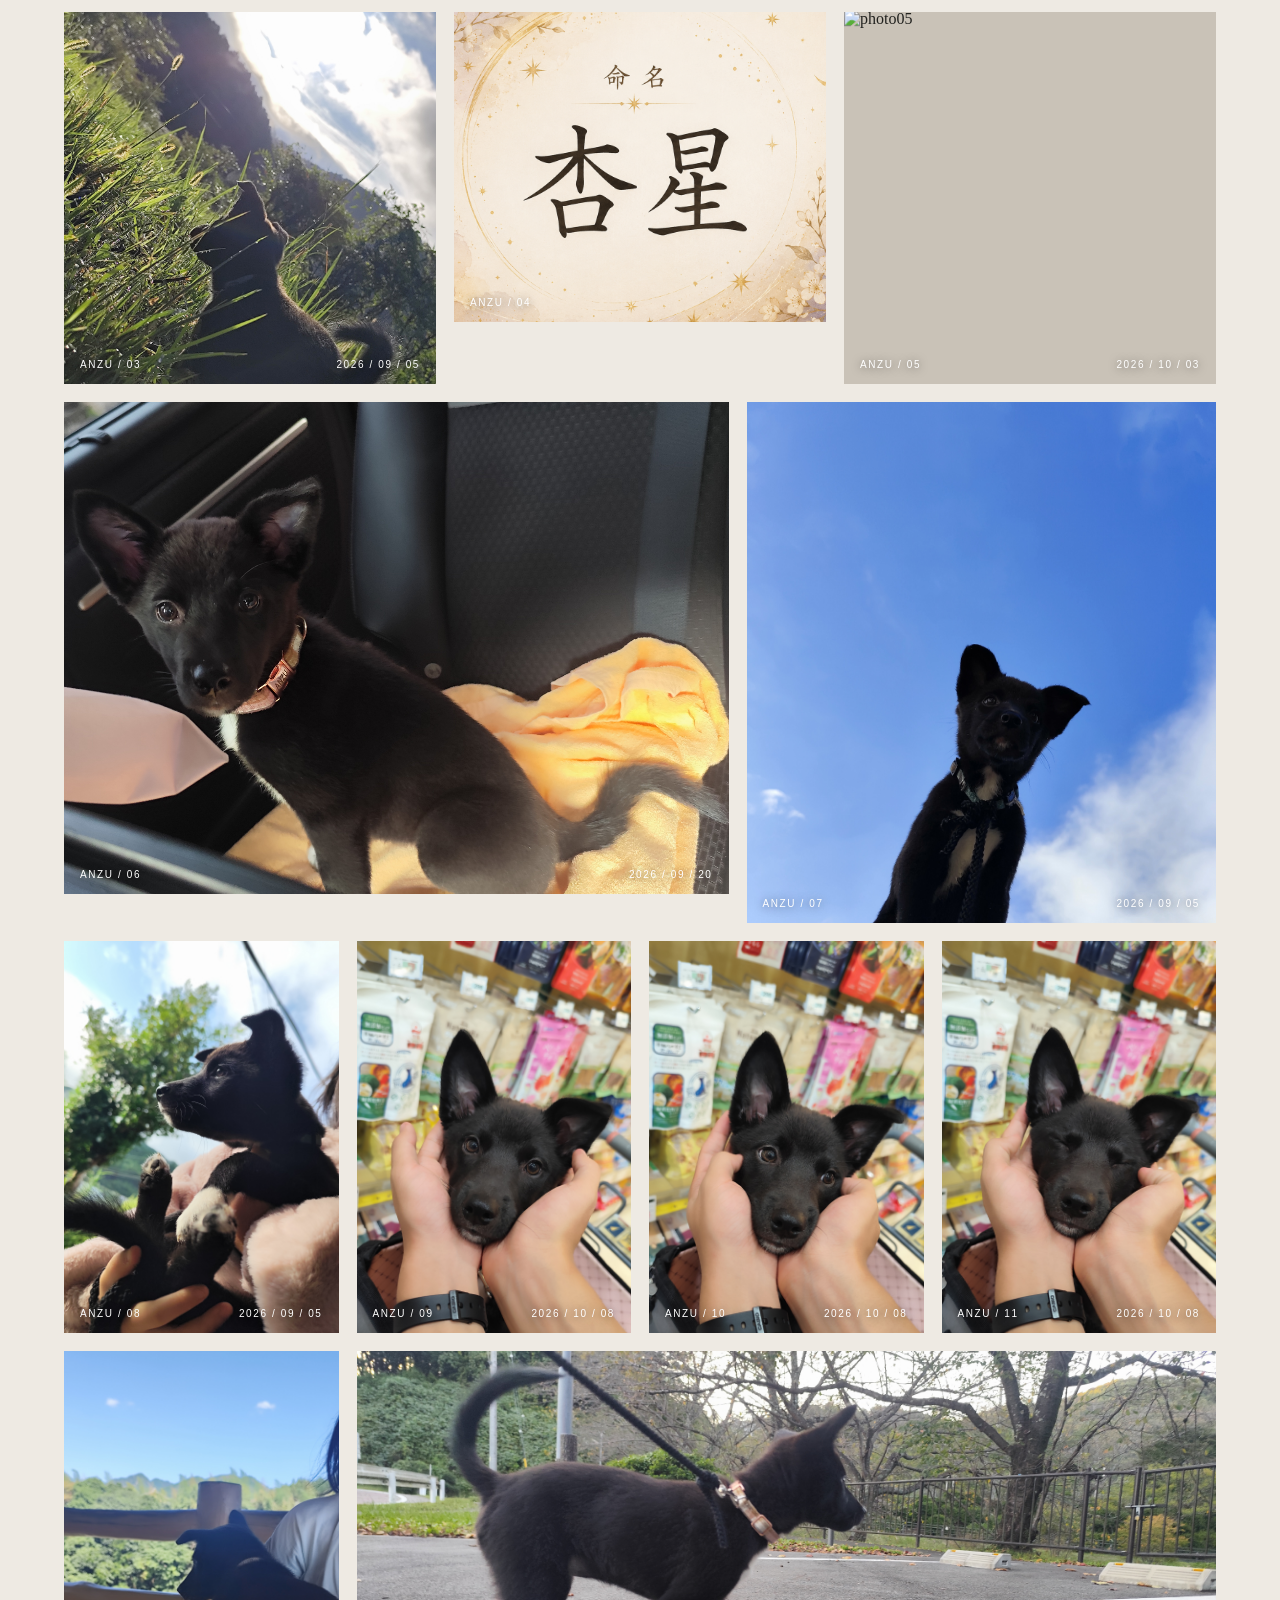
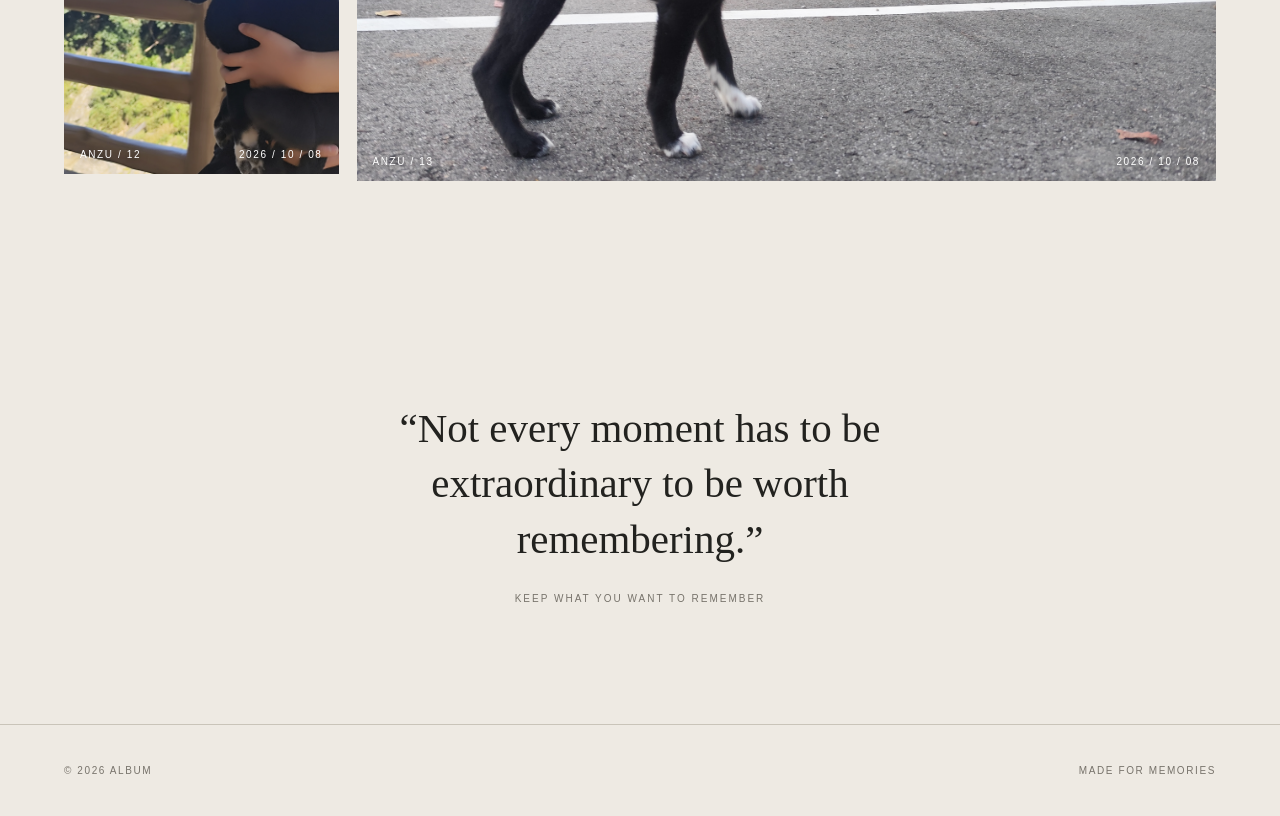
==== commit ebd983dc: "Add files via upload" ====
--- a/Album/index.html
+++ b/Album/index.html
@@ -71,7 +71,7 @@
                 <h2>Archive</h2>
 
                 <span>
-                    07 photographs
+                    13 photographs
                 </span>
 
             </div>
@@ -89,9 +89,8 @@
                             alt="photo01">
                     </div>
 
-                    <div class="caption">
-                        ANZU / 01
-                    </div>
+                    <div class="caption">ANZU / 01</div>
+                    <div class="date">2026 / 09 / 05</div>
 
                 </div>
 
@@ -104,10 +103,8 @@
                         <img src="images/photo02.jpg" alt="photo02">
                     </div>
 
-                    <div class="caption">
-                        ANZU / 02
-                    </div>
-
+                    <div class="caption">ANZU / 02</div>
+                    <div class="date">2026 / 10 / 01</div>
                 </div>
 
 
@@ -118,9 +115,8 @@
                         <img src="images/photo03.jpg" alt="photo03">
                     </div>
 
-                    <div class="caption">
-                        ANZU / 03
-                    </div>
+                    <div class="caption">ANZU / 03</div>
+                    <div class="date">2026 / 09 / 05</div>
                 </div>
 
 
@@ -131,9 +127,7 @@
                         <img src="images/photo04.png" alt="photo04">
                     </div>
 
-                    <div class="caption">
-                        ANZU / 04
-                    </div>
+                    <div class="caption">ANZU / 04</div>
                 </div>
 
 
@@ -144,9 +138,8 @@
                         <img src="images/photo05.jpg" alt="photo05">
                     </div>
 
-                    <div class="caption">
-                        ANZU / 05
-                    </div>
+                    <div class="caption">ANZU / 05</div>
+                    <div class="date">2026 / 10 / 03</div>
                 </div>
 
 
@@ -157,9 +150,8 @@
                         <img src="images/photo06.jpg" alt="photo06">
                     </div>
 
-                    <div class="caption">
-                        ANZU / 06
-                    </div>
+                    <div class="caption">ANZU / 06</div>
+                    <div class="date">2026 / 09 / 20</div>
                 </div>
 
 
@@ -170,9 +162,74 @@
                         <img src="images/photo07.jpg" alt="photo07">
                     </div>
 
-                    <div class="caption">
-                        ANZU / 07
-                    </div>
+                    <div class="caption">ANZU / 07</div>
+                    <div class="date">2026 / 09 / 05</div>
+                </div>
+
+                <div class="photo"
+                    data-title="ANZU-PHOTO / 08"
+                    data-image="images/photo08.jpg">
+                    <div class="fake p8">
+                        <img src="images/photo08.jpg" alt="photo08">
+                    </div>
+
+                    <div class="caption">ANZU / 08</div>
+                    <div class="date">2026 / 09 / 05</div>
+                </div>
+
+                <div class="photo"
+                    data-title="ANZU-PHOTO / 09"
+                    data-image="images/photo09.jpg">
+                    <div class="fake p9">
+                        <img src="images/photo09.jpg" alt="photo09">
+                    </div>
+
+                    <div class="caption">ANZU / 09</div>
+                    <div class="date">2026 / 10 / 08</div>
+                </div>
+
+                <div class="photo"
+                    data-title="ANZU-PHOTO / 10"
+                    data-image="images/photo10.jpg">
+                    <div class="fake p10">
+                        <img src="images/photo10.jpg" alt="photo10">
+                    </div>
+
+                    <div class="caption">ANZU / 10</div>
+                    <div class="date">2026 / 10 / 08</div>
+                </div>
+
+                <div class="photo"
+                    data-title="ANZU-PHOTO / 11"
+                    data-image="images/photo11.jpg">
+                    <div class="fake p11">
+                        <img src="images/photo11.jpg" alt="photo11">
+                    </div>
+
+                    <div class="caption">ANZU / 11</div>
+                    <div class="date">2026 / 10 / 08</div>
+                </div>
+
+                <div class="photo"
+                    data-title="ANZU-PHOTO / 12"
+                    data-image="images/photo12.jpg">
+                    <div class="fake p12">
+                        <img src="images/photo12.jpg" alt="photo12">
+                    </div>
+
+                    <div class="caption">ANZU / 12</div>
+                    <div class="date">2026 / 10 / 08</div>
+                </div>
+
+                <div class="photo"
+                    data-title="ANZU-PHOTO / 13"
+                    data-image="images/photo13.jpg">
+                    <div class="fake p13">
+                        <img src="images/photo13.jpg" alt="photo13">
+                    </div>
+
+                    <div class="caption">ANZU / 13</div>
+                    <div class="date">2026 / 10 / 08</div>
                 </div>
 
             </div>
--- a/Album/style.css
+++ b/Album/style.css
@@ -351,6 +351,36 @@
     aspect-ratio: 0.9;
 }
 
+.photo:nth-child(8) {
+    grid-column: span 3;
+    aspect-ratio: 0.7;
+}
+
+.photo:nth-child(9) {
+    grid-column: span 3;
+    aspect-ratio: 0.7;
+}
+
+.photo:nth-child(10) {
+    grid-column: span 3;
+    aspect-ratio: 0.7;
+}
+
+.photo:nth-child(11) {
+    grid-column: span 3;
+    aspect-ratio: 0.7;
+}
+
+.photo:nth-child(12) {
+    grid-column: span 3;
+    aspect-ratio: 0.65;
+}
+
+.photo:nth-child(13) {
+    grid-column: span 9;
+    aspect-ratio: 2;
+}
+
 
 /* Photo */
 
@@ -407,6 +437,11 @@
     transform: translateY(-15%);
 }
 
+.p8 img {
+    transform: translateY(-5%);
+}
+
+
 
 /* Caption */
 
@@ -414,6 +449,24 @@
     position: absolute;
 
     left: 16px;
+    bottom: 14px;
+
+    color: white;
+
+    font:
+        10px Arial,
+        sans-serif;
+
+    letter-spacing: 0.16em;
+
+    text-shadow:
+        0 1px 8px #0008;
+}
+
+.date {
+    position: absolute;
+
+    right: 16px;
     bottom: 14px;
 
     color: white;
@@ -637,15 +690,42 @@
         aspect-ratio: 1;
     }
 
-    .p4 img {
-        transform: translateY(30%) scale(2);
-    }
-
     .photo:nth-child(1),
     .photo:nth-child(6) {
         grid-column: span 2;
-
         aspect-ratio: 1.35;
+    }
+    .photo:nth-child(13) {
+        grid-column: span 2;
+        aspect-ratio: 2;
+    }
+
+    .p4 img {transform: translateY(30%) scale(1.75);}
+
+    .p9 img {transform: translateY(-20%);}
+    .p10 img {transform: translateY(-20%);}
+    .p11 img {transform: translateY(-20%);}
+
+    .caption {
+        position: absolute;
+
+        left: 16px;
+        top: 14px;
+
+        font:
+            9px Arial,
+            sans-serif;
+    }
+
+    .date {
+        position: absolute;
+
+        right: 16px;
+        bottom: 14px;
+
+        font:
+            9px Arial,
+            sans-serif;
     }
 
     .section {
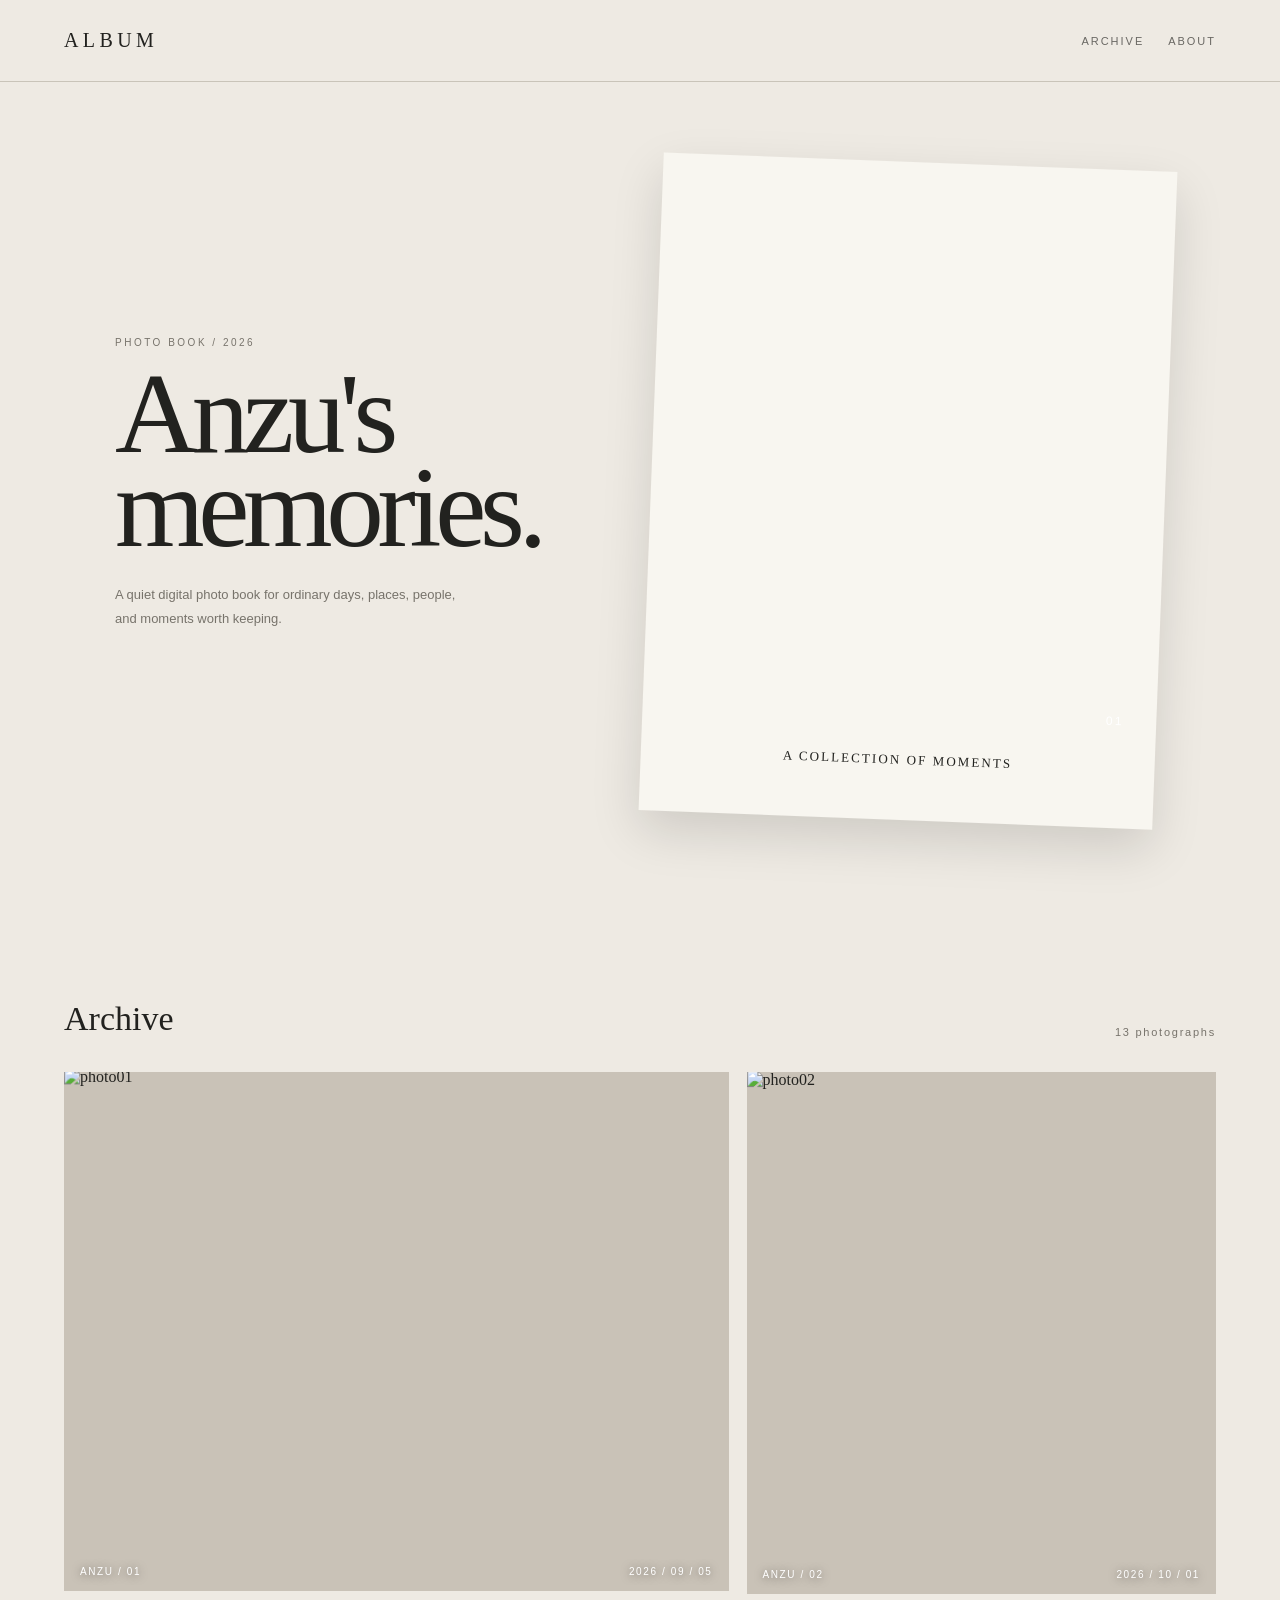
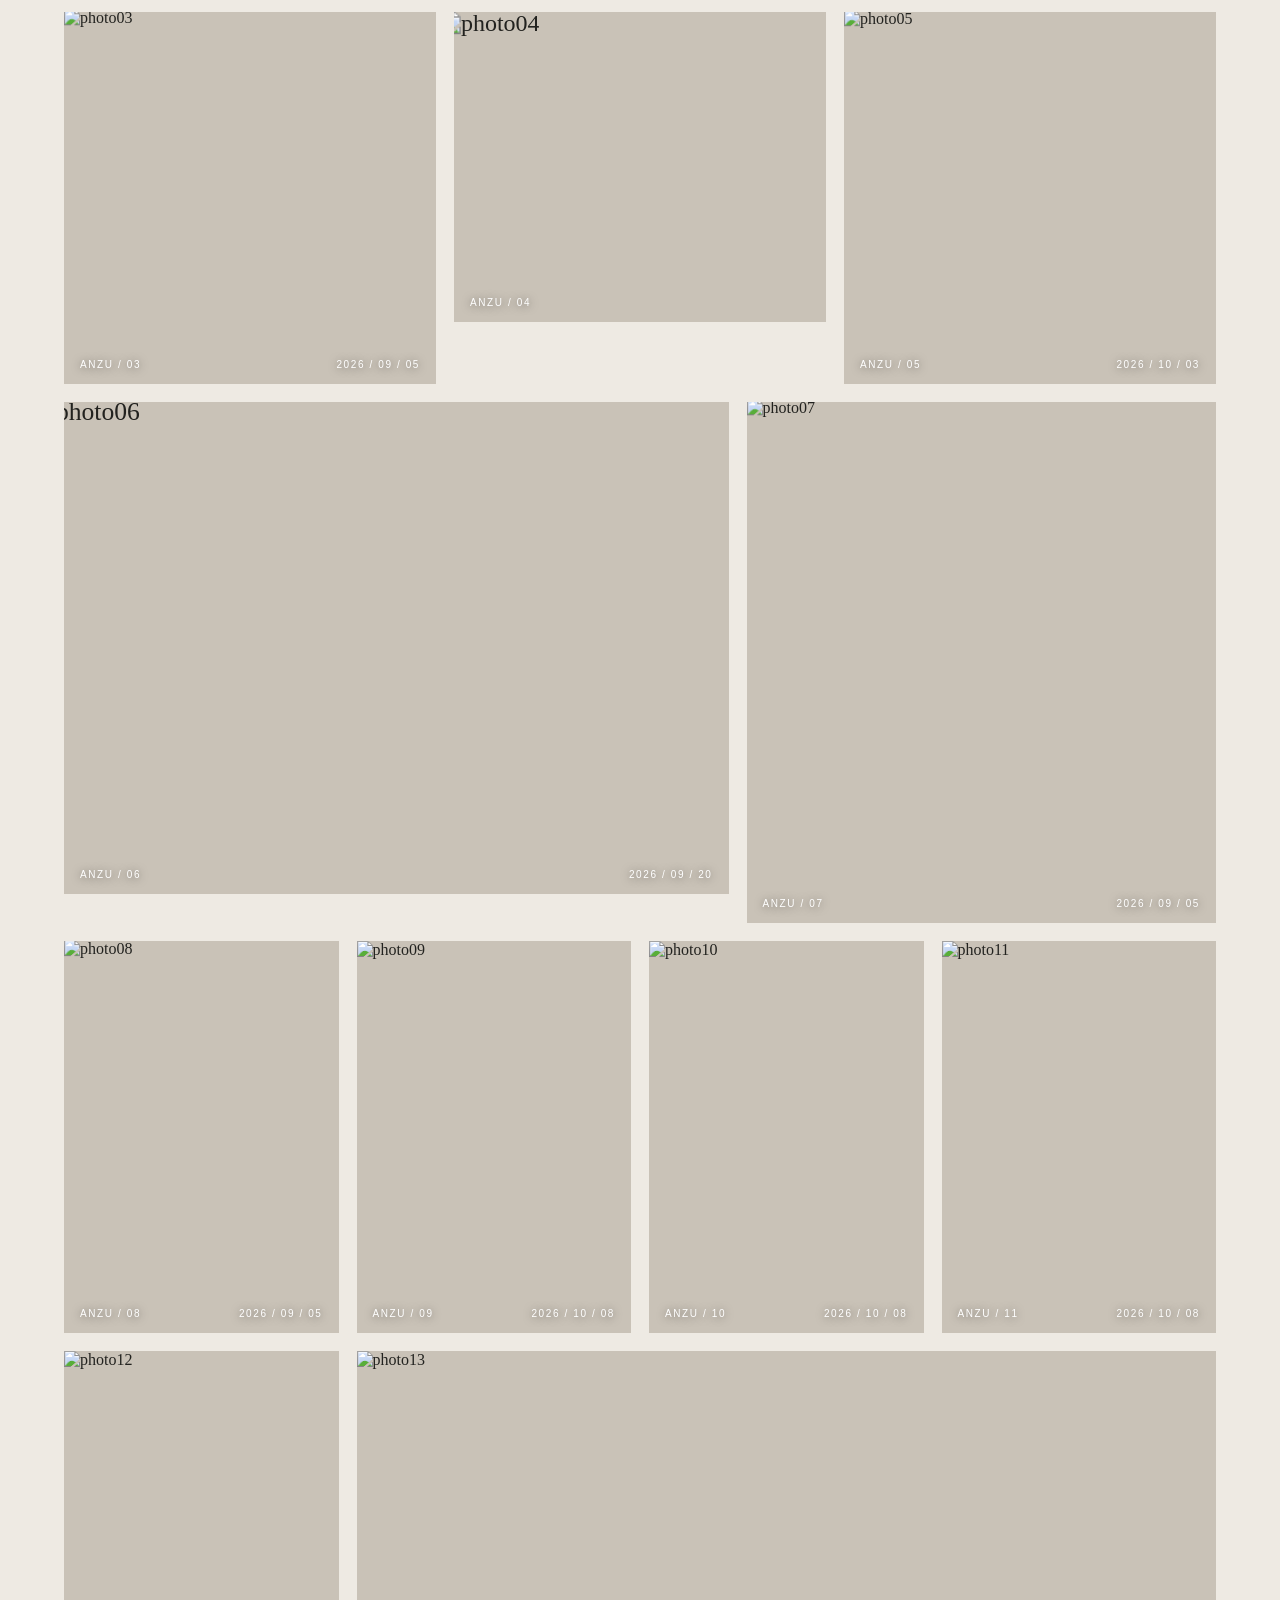
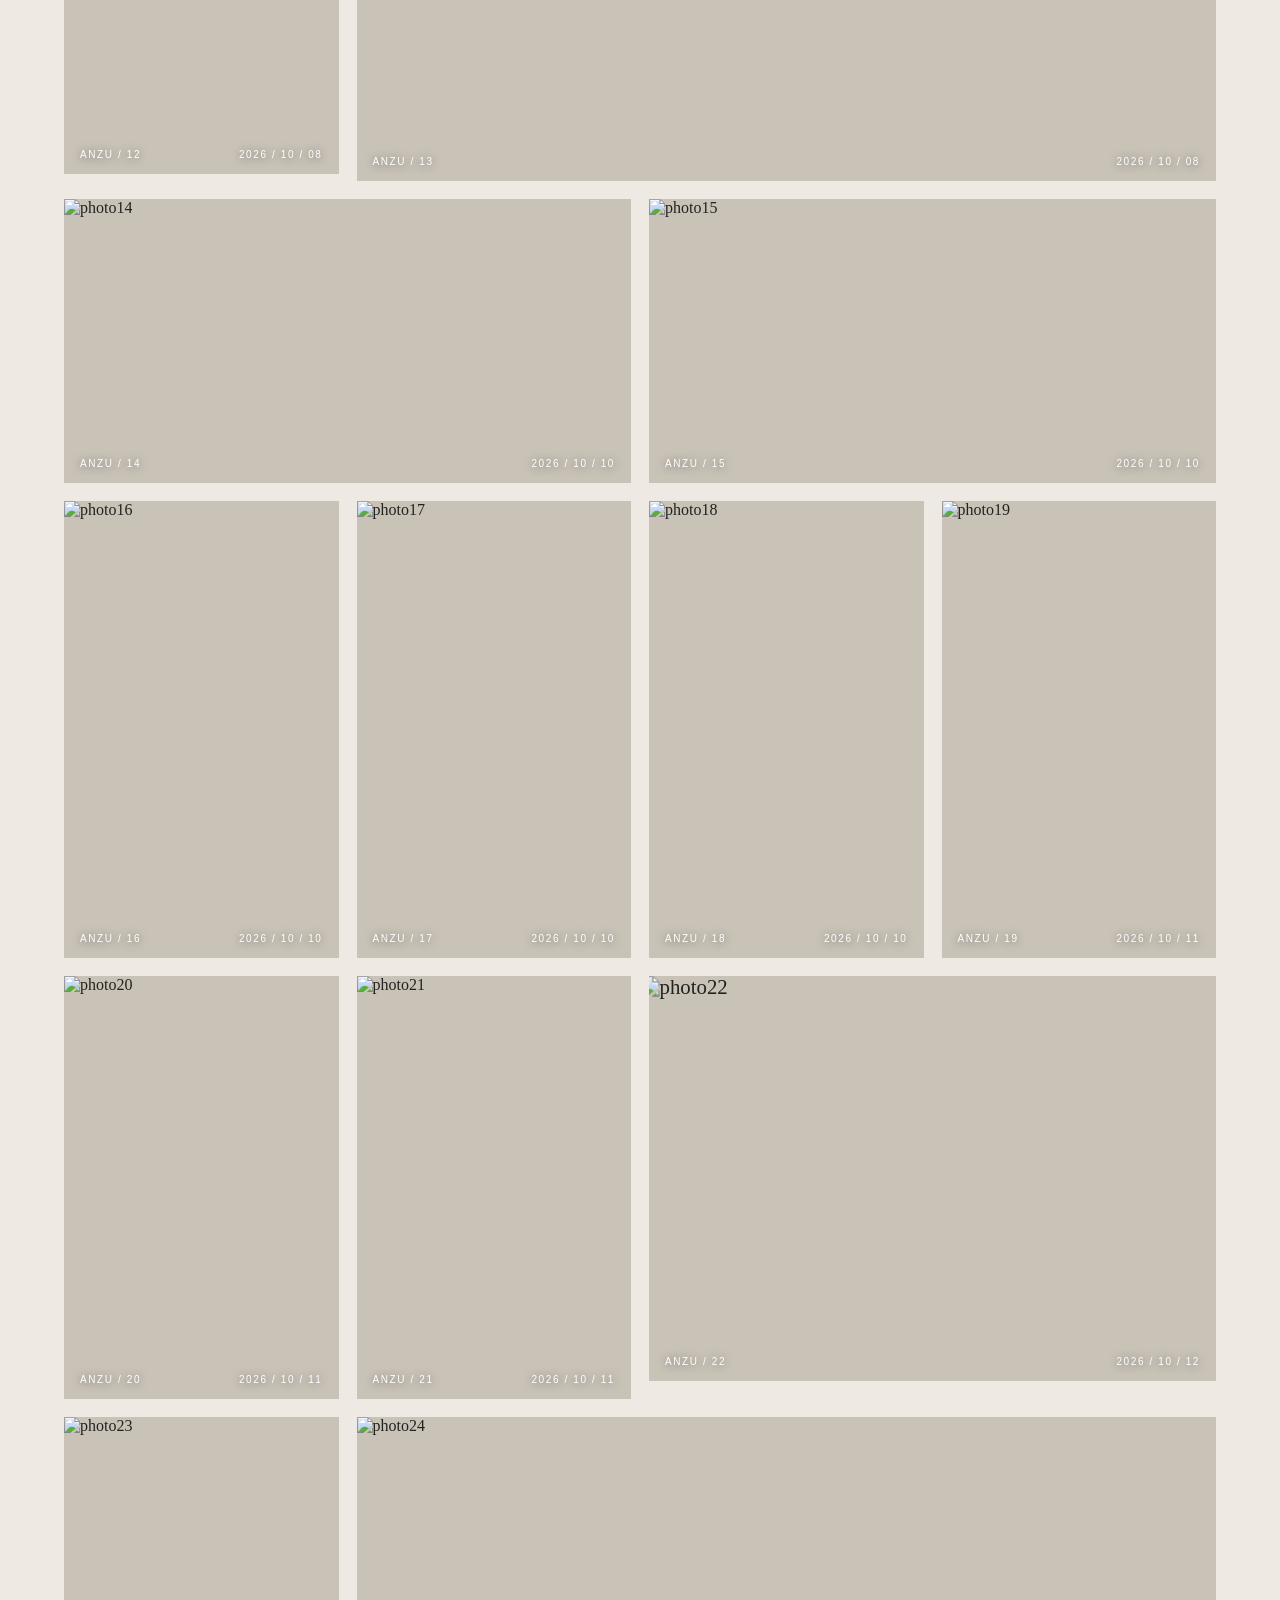
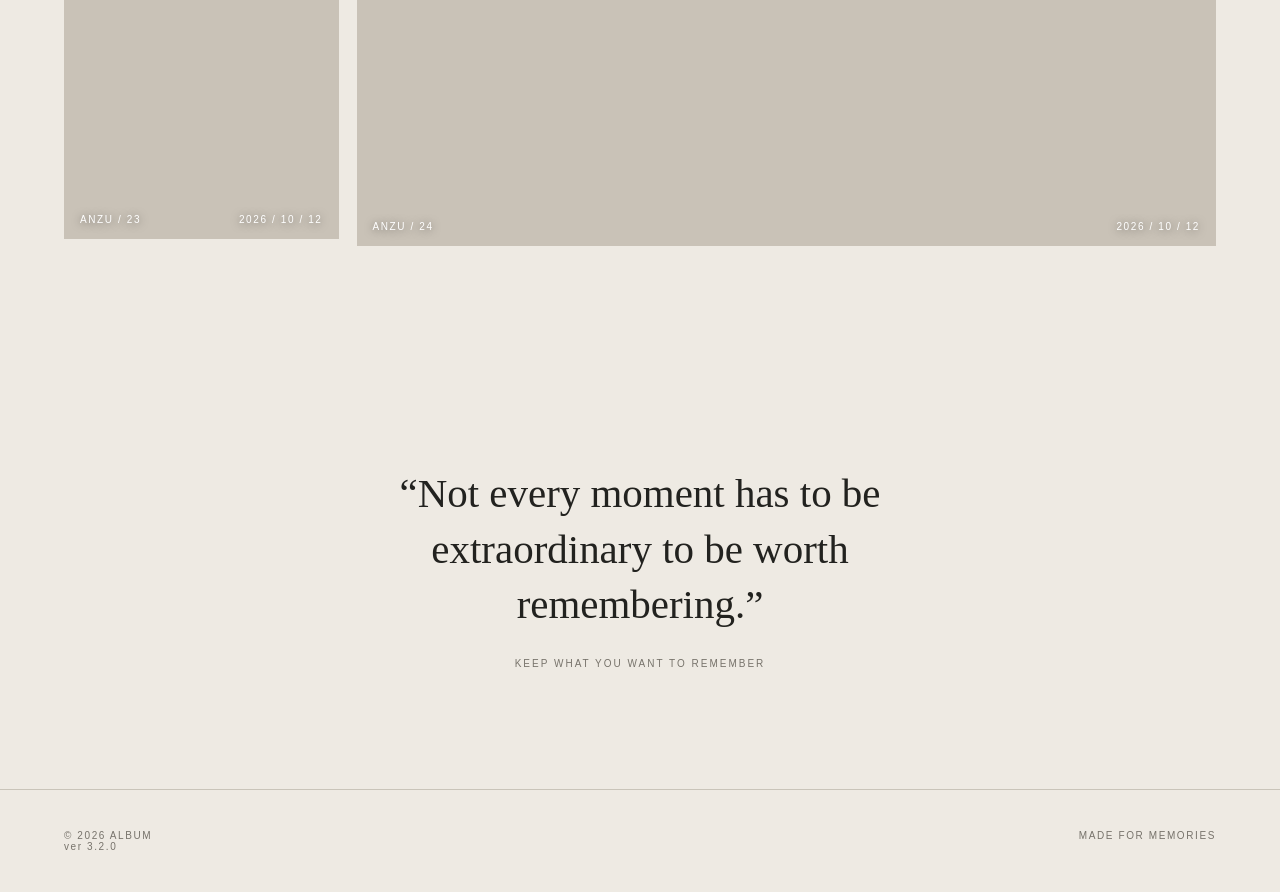
==== commit 99399cfd: "Add files via upload" ====
--- a/Album/index.html
+++ b/Album/index.html
@@ -232,6 +232,127 @@
                     <div class="date">2026 / 10 / 08</div>
                 </div>
 
+                <div class="photo"
+                    data-title="ANZU-PHOTO / 14"
+                    data-image="images/photo14.jpg">
+                    <div class="fake p14">
+                        <img src="images/photo14.jpg" alt="photo14">
+                    </div>
+
+                    <div class="caption">ANZU / 14</div>
+                    <div class="date">2026 / 10 / 10</div>
+                </div>
+
+                <div class="photo"
+                    data-title="ANZU-PHOTO / 15"
+                    data-image="images/photo15.jpg">
+                    <div class="fake p15">
+                        <img src="images/photo15.jpg" alt="photo15">
+                    </div>
+
+                    <div class="caption">ANZU / 15</div>
+                    <div class="date">2026 / 10 / 10</div>
+                </div>
+
+                <div class="photo"
+                    data-title="ANZU-PHOTO / 16"
+                    data-image="images/photo16.jpg">
+                    <div class="fake p16">
+                        <img src="images/photo16.jpg" alt="photo16">
+                    </div>
+
+                    <div class="caption">ANZU / 16</div>
+                    <div class="date">2026 / 10 / 10</div>
+                </div>
+
+                <div class="photo"
+                    data-title="ANZU-PHOTO / 17"
+                    data-image="images/photo17.jpg">
+                    <div class="fake p17">
+                        <img src="images/photo17.jpg" alt="photo17">
+                    </div>
+
+                    <div class="caption">ANZU / 17</div>
+                    <div class="date">2026 / 10 / 10</div>
+                </div>
+
+                <div class="photo"
+                    data-title="ANZU-PHOTO / 18"
+                    data-image="images/photo18.jpg">
+                    <div class="fake p18">
+                        <img src="images/photo18.jpg" alt="photo18">
+                    </div>
+
+                    <div class="caption">ANZU / 18</div>
+                    <div class="date">2026 / 10 / 10</div>
+                </div>
+
+                <div class="photo"
+                    data-title="ANZU-PHOTO / 19"
+                    data-image="images/photo19.jpg">
+                    <div class="fake p19">
+                        <img src="images/photo19.jpg" alt="photo19">
+                    </div>
+
+                    <div class="caption">ANZU / 19</div>
+                    <div class="date">2026 / 10 / 11</div>
+                </div>
+
+                <div class="photo"
+                    data-title="ANZU-PHOTO / 20"
+                    data-image="images/photo20.jpg">
+                    <div class="fake p20">
+                        <img src="images/photo20.jpg" alt="photo20">
+                    </div>
+
+                    <div class="caption">ANZU / 20</div>
+                    <div class="date">2026 / 10 / 11</div>
+                </div>
+
+                <div class="photo"
+                    data-title="ANZU-PHOTO / 21"
+                    data-image="images/photo21.jpg">
+                    <div class="fake p21">
+                        <img src="images/photo21.jpg" alt="photo21">
+                    </div>
+
+                    <div class="caption">ANZU / 21</div>
+                    <div class="date">2026 / 10 / 11</div>
+                </div>
+
+                <div class="photo"
+                    data-title="ANZU-PHOTO / 22"
+                    data-image="images/photo22.jpg">
+                    <div class="fake p22">
+                        <img src="images/photo22.jpg" alt="photo22">
+                    </div>
+
+                    <div class="caption">ANZU / 22</div>
+                    <div class="date">2026 / 10 / 12</div>
+                </div>
+
+                <div class="photo"
+                    data-title="ANZU-PHOTO / 23"
+                    data-image="images/photo23.jpg">
+                    <div class="fake p23">
+                        <img src="images/photo23.jpg" alt="photo23">
+                    </div>
+
+                    <div class="caption">ANZU / 23</div>
+                    <div class="date">2026 / 10 / 12</div>
+                </div>
+
+                <div class="photo"
+                    data-title="ANZU-PHOTO / 24"
+                    data-image="images/photo24.jpg">
+                    <div class="fake p24">
+                        <img src="images/photo24.jpg" alt="photo24">
+                    </div>
+
+                    <div class="caption">ANZU / 24</div>
+                    <div class="date">2026 / 10 / 12</div>
+                </div>
+
             </div>
 
         </section>
@@ -255,9 +376,7 @@
         <!-- Footer -->
         <footer>
 
-            <span>
-                © 2026 ALBUM
-            </span>
+            <span>© 2026 ALBUM<br>ver 3.2.0</span>
 
             <span>
                 MADE FOR MEMORIES
@@ -268,31 +387,27 @@
 
         <!-- Lightbox -->
         <div class="lightbox" id="lightbox">
-
             <div class="lightbox-card">
-
-                <button class="close" aria-label="close">
-                    ×
-                </button>
-
-                <div
-                    class="lightbox-art"
-                    id="lightboxArt">
-                </div>
-
-                <div
-                    class="lightbox-meta"
-                    id="lightboxMeta">
-                </div>
-
+                <button class="close" aria-label="閉じる">×</button>
+
+                <button class="lightbox-nav prev"
+                        id="prevPhoto"
+                        aria-label="前の写真">‹</button>
+
+                <div class="lightbox-art" id="lightboxArt"></div>
+
+                <button class="lightbox-nav next"
+                        id="nextPhoto"
+                        aria-label="次の写真">›</button>
+
+                <div class="lightbox-meta" id="lightboxMeta"></div>
             </div>
-
         </div>
 
     </main>
 
 
-    <script src="script2.js"></script>
+    <script src="script4.js"></script>
 
 </body>
 
--- a/Album/style.css
+++ b/Album/style.css
@@ -381,6 +381,61 @@
     aspect-ratio: 2;
 }
 
+.photo:nth-child(14) {
+    grid-column: span 6;
+    aspect-ratio: 2;
+}
+
+.photo:nth-child(15) {
+    grid-column: span 6;
+    aspect-ratio: 2;
+}
+
+.photo:nth-child(16) {
+    grid-column: span 3;
+    aspect-ratio: 0.6;
+}
+
+.photo:nth-child(17) {
+    grid-column: span 3;
+    aspect-ratio: 0.6;
+}
+
+.photo:nth-child(18) {
+    grid-column: span 3;
+    aspect-ratio: 0.6;
+}
+
+.photo:nth-child(19) {
+    grid-column: span 3;
+    aspect-ratio: 0.6;
+}
+
+.photo:nth-child(20) {
+    grid-column: span 3;
+    aspect-ratio: 0.65;
+}
+
+.photo:nth-child(21) {
+    grid-column: span 3;
+    aspect-ratio: 0.65;
+}
+
+.photo:nth-child(22) {
+    grid-column: span 6;
+    aspect-ratio: 1.4;
+}
+
+.photo:nth-child(23) {
+    grid-column: span 3;
+    aspect-ratio: 0.65;
+}
+
+.photo:nth-child(24) {
+    grid-column: span 9;
+    aspect-ratio: 2;
+}
+
 
 /* Photo */
 
@@ -441,6 +496,9 @@
     transform: translateY(-5%);
 }
 
+.p22 img {
+    transform: translateY(15%) scale(1.3);
+}
 
 
 /* Caption */
@@ -690,21 +748,53 @@
         aspect-ratio: 1;
     }
 
-    .photo:nth-child(1),
-    .photo:nth-child(6) {
+    .photo:nth-child(1), 
+    .photo:nth-child(6),
+    .photo:nth-child(14),
+    .photo:nth-child(22)
+     {
         grid-column: span 2;
         aspect-ratio: 1.35;
     }
+
     .photo:nth-child(13) {
         grid-column: span 2;
         aspect-ratio: 2;
     }
+ 
+    .photo:nth-child(15) {
+        grid-column: span 2;
+        aspect-ratio: 2;
+    }
+
+    .photo:nth-child(16),
+    .photo:nth-child(17),
+    .photo:nth-child(18),
+    .photo:nth-child(19) {
+        grid-column: span 1;
+        aspect-ratio: 0.6;
+    }
 
     .p4 img {transform: translateY(30%) scale(1.75);}
 
-    .p9 img {transform: translateY(-20%);}
-    .p10 img {transform: translateY(-20%);}
-    .p11 img {transform: translateY(-20%);}
+    .p9 img,
+    .p10 img,
+    .p11 img,
+    .p23 img{
+        transform: translateY(-20%);
+    }
+
+    .p14 img {
+        transform: translateY(20%) scale(1.5);
+    }
+
+    .p22 img {
+        transform: translateY(15%) translateX(10%) scale(1.4);
+    }
+
+    .p24 img {
+        transform: translateY(30%) scale(2);
+    }
 
     .caption {
         position: absolute;
@@ -767,4 +857,102 @@
             0 20px 50px #0008;
     }
 
+}
+
+/* 写真切り替えボタン */
+.lightbox-nav {
+    position: fixed;
+    top: 50%;
+    transform: translateY(-50%);
+    z-index: 40;
+
+    width: 48px;
+    height: 64px;
+    border: none;
+    border-radius: 8px;
+
+    background: #ffffff30;
+    color: white;
+    font-size: 42px;
+    line-height: 1;
+    cursor: pointer;
+
+    display: grid;
+    place-items: center;
+    transition: background 0.2s;
+}
+
+.lightbox-nav:hover {
+    background: #ffffff60;
+}
+
+.lightbox-nav.prev {
+    left: 20px;
+}
+
+.lightbox-nav.next {
+    right: 20px;
+}
+
+/* スマホではボタンを小さめにする */
+@media (max-width: 600px) {
+    .lightbox-nav {
+        width: 36px;
+        height: 48px;
+        font-size: 32px;
+    }
+
+    .lightbox-nav.prev {
+        left: 8px;
+    }
+
+    .lightbox-nav.next {
+        right: 8px;
+    }
+}
+
+/* 写真のスライドアニメーション */
+#lightboxArt {
+    overflow: hidden;
+}
+
+#lightboxArt img {
+    display: block;
+    max-width: calc(96vw - 24px);
+    max-height: calc(96vh - 24px);
+    width: auto;
+    height: auto;
+    object-fit: contain;
+}
+
+/* 次の写真が入ってくる */
+#lightboxArt img.slide-in-next {
+    animation: slideInNext 0.3s ease;
+}
+
+/* 前の写真が入ってくる */
+#lightboxArt img.slide-in-prev {
+    animation: slideInPrev 0.3s ease;
+}
+
+@keyframes slideInNext {
+    from {
+        transform: translateX(100%);
+        opacity: 0.5;
+    }
+    to {
+        transform: translateX(0);
+        opacity: 1;
+    }
+}
+
+@keyframes slideInPrev {
+    from {
+        transform: translateX(-100%);
+        opacity: 0.5;
+    }
+    to {
+        transform: translateX(0);
+        opacity: 1;
+    }
 }
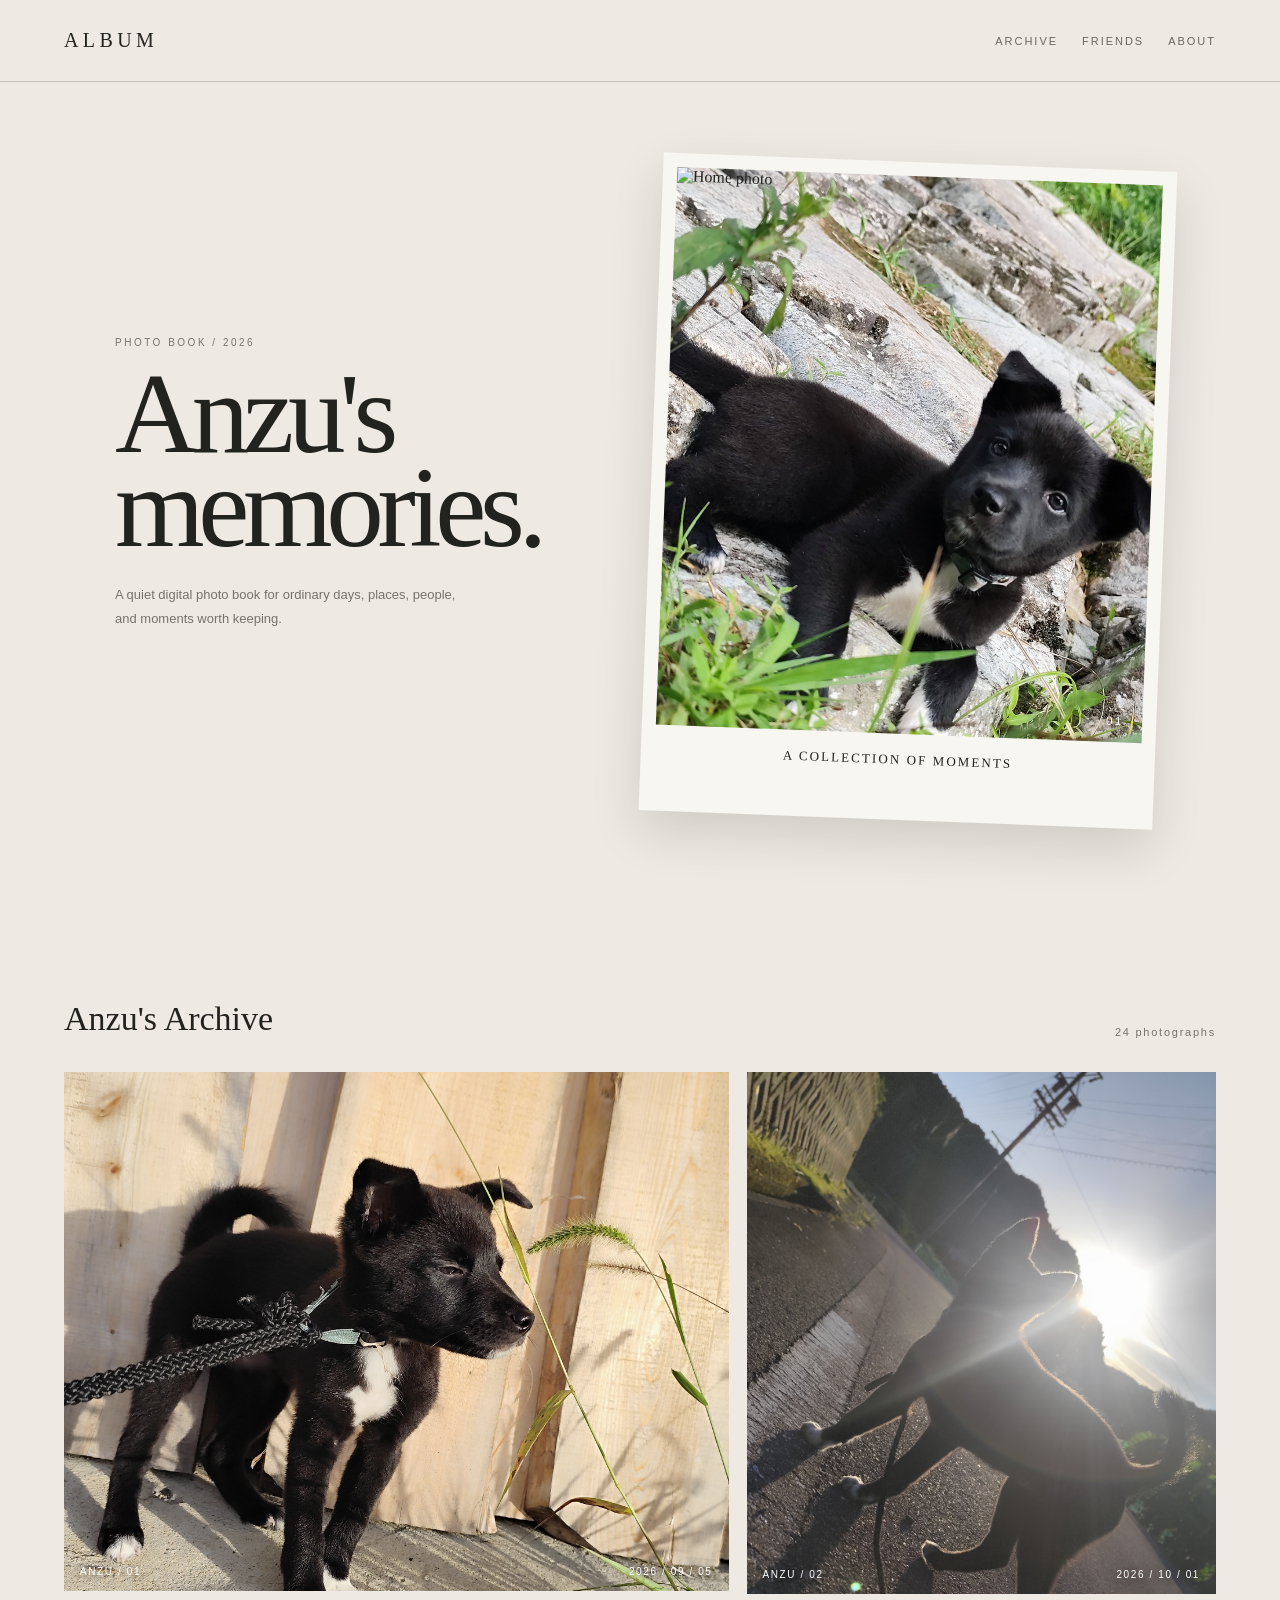
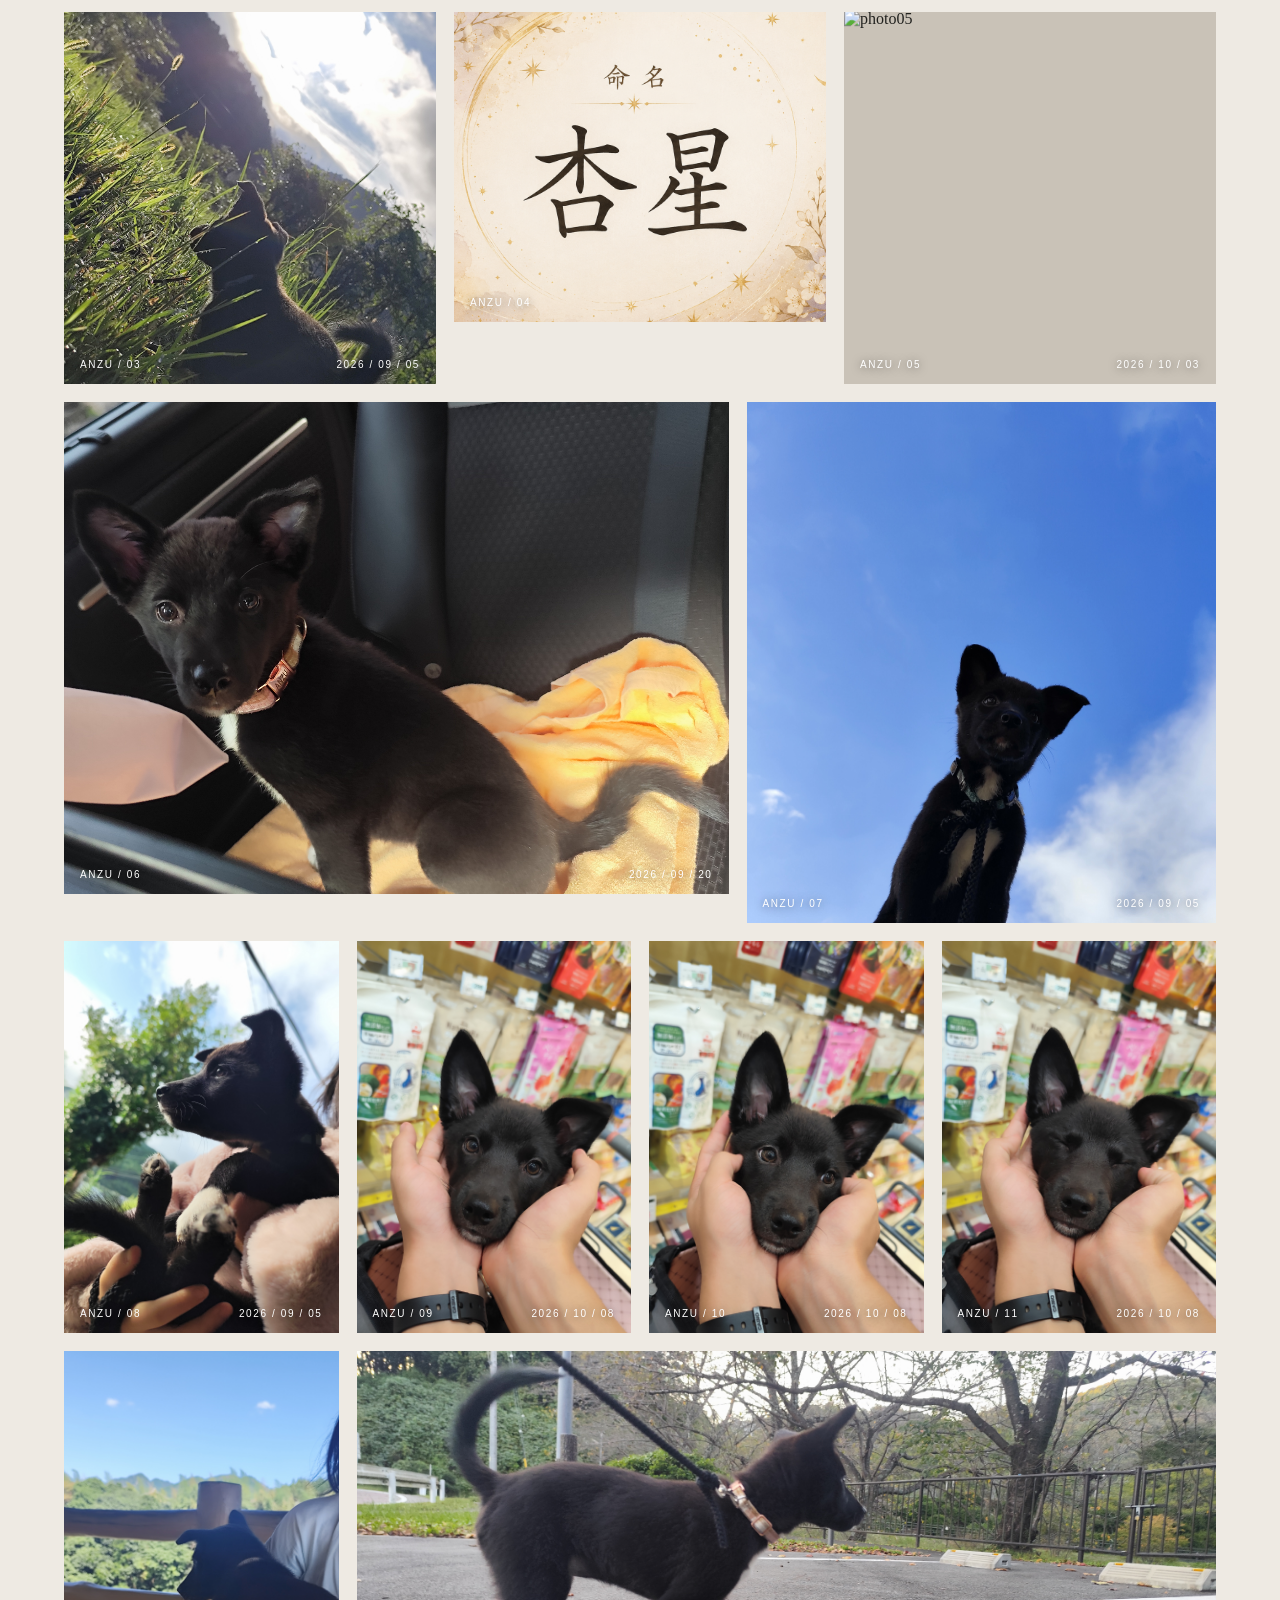
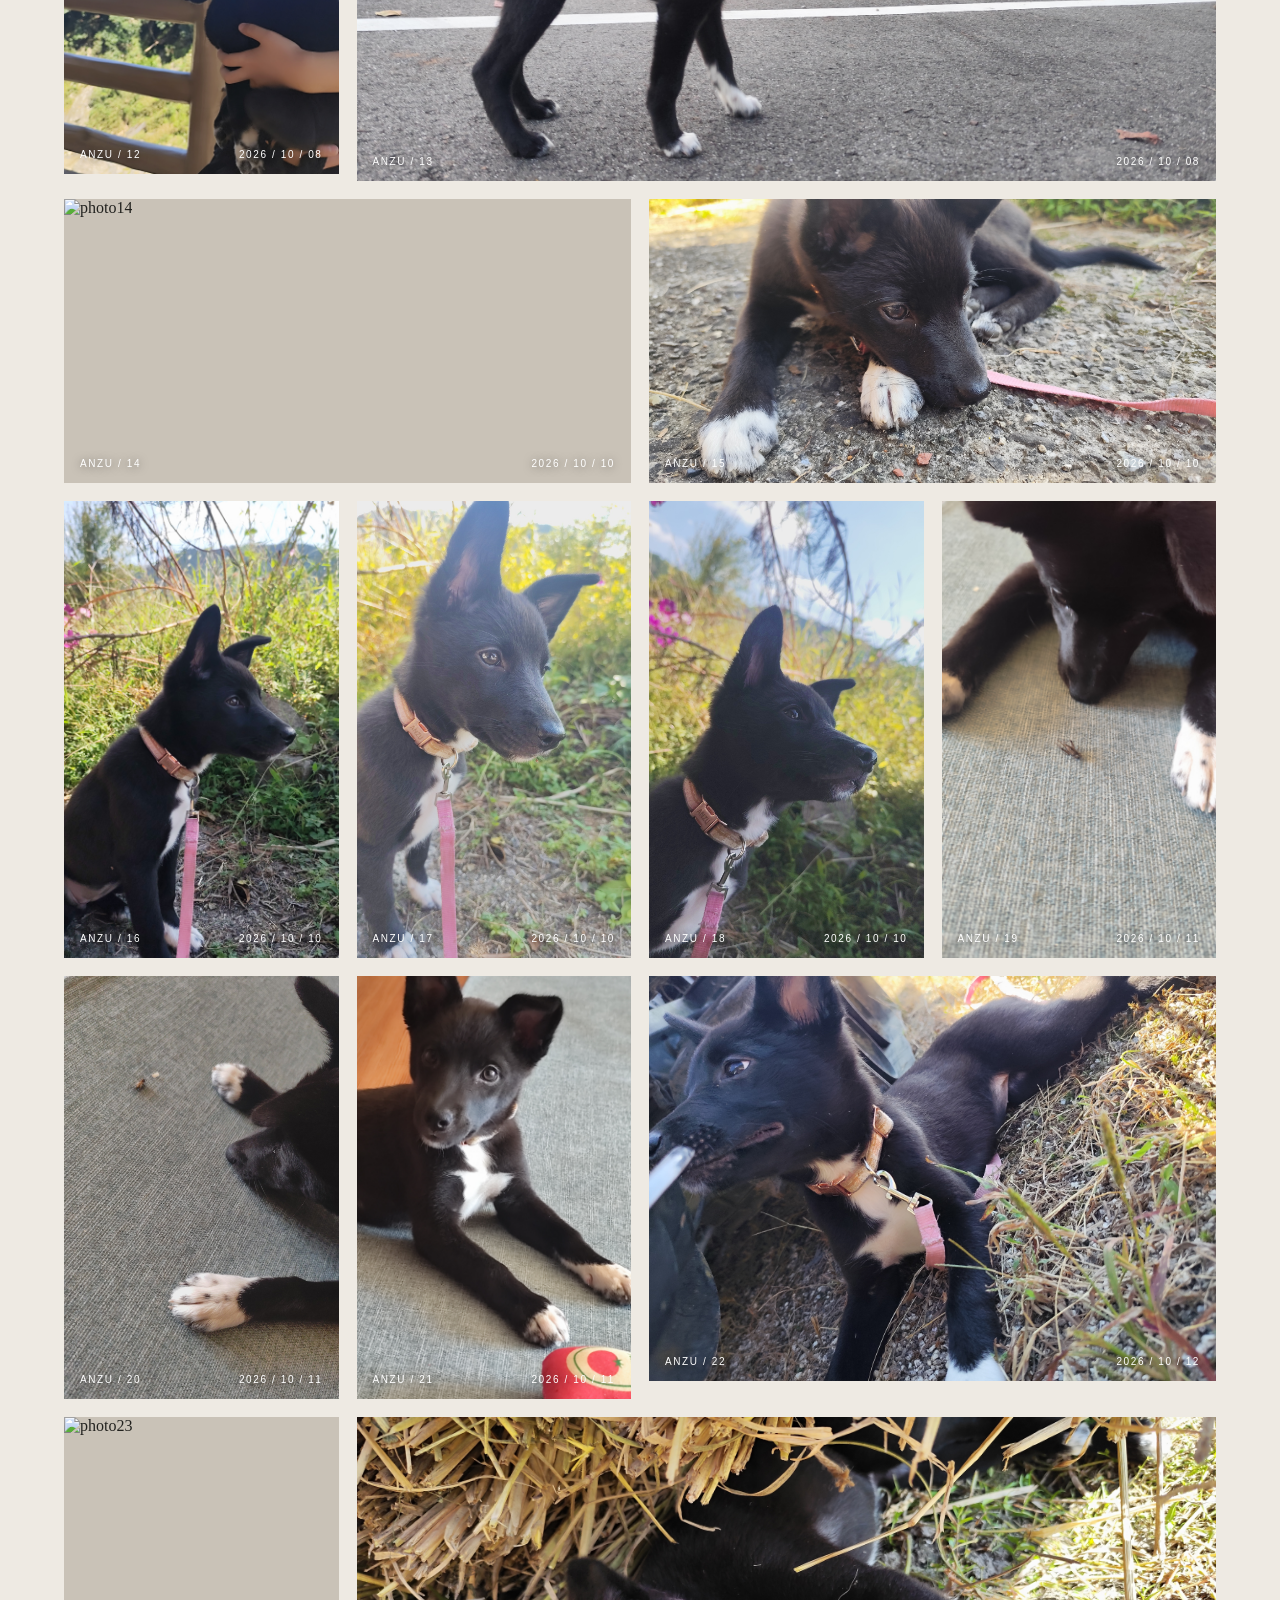
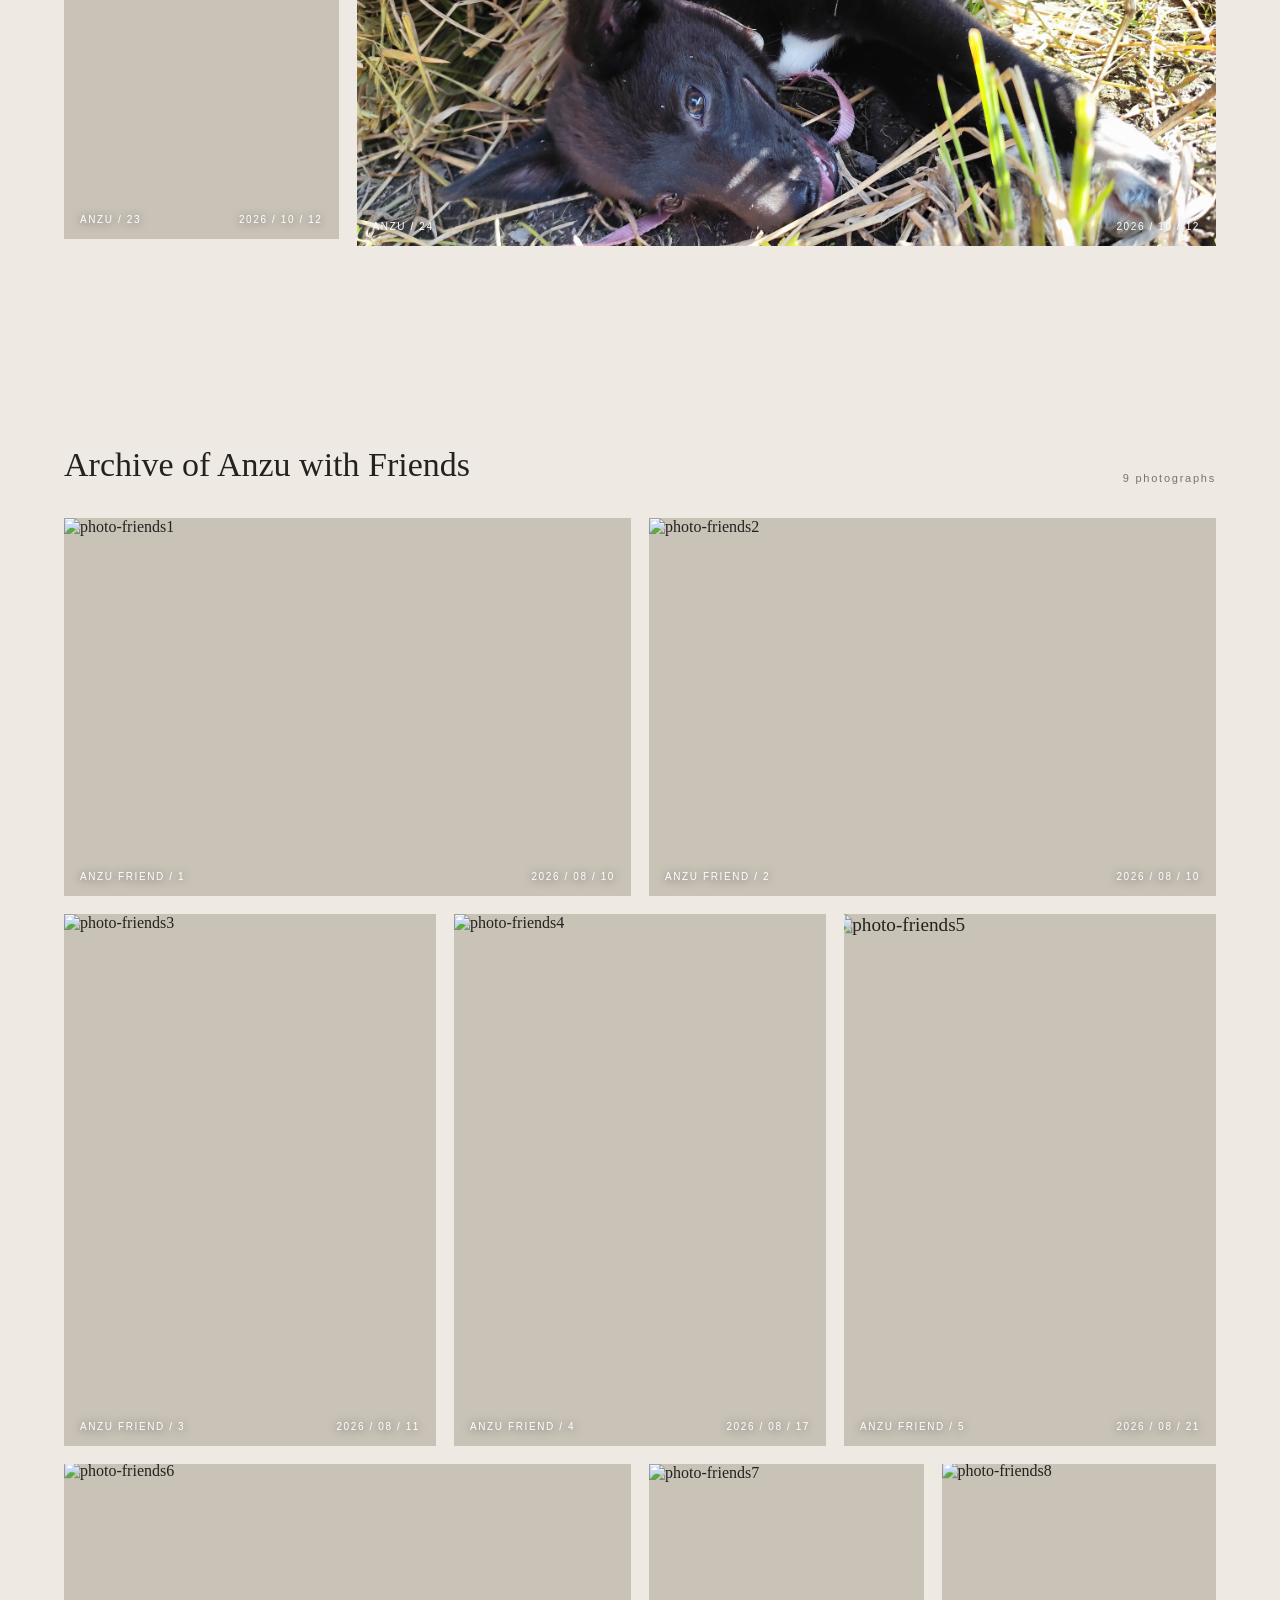
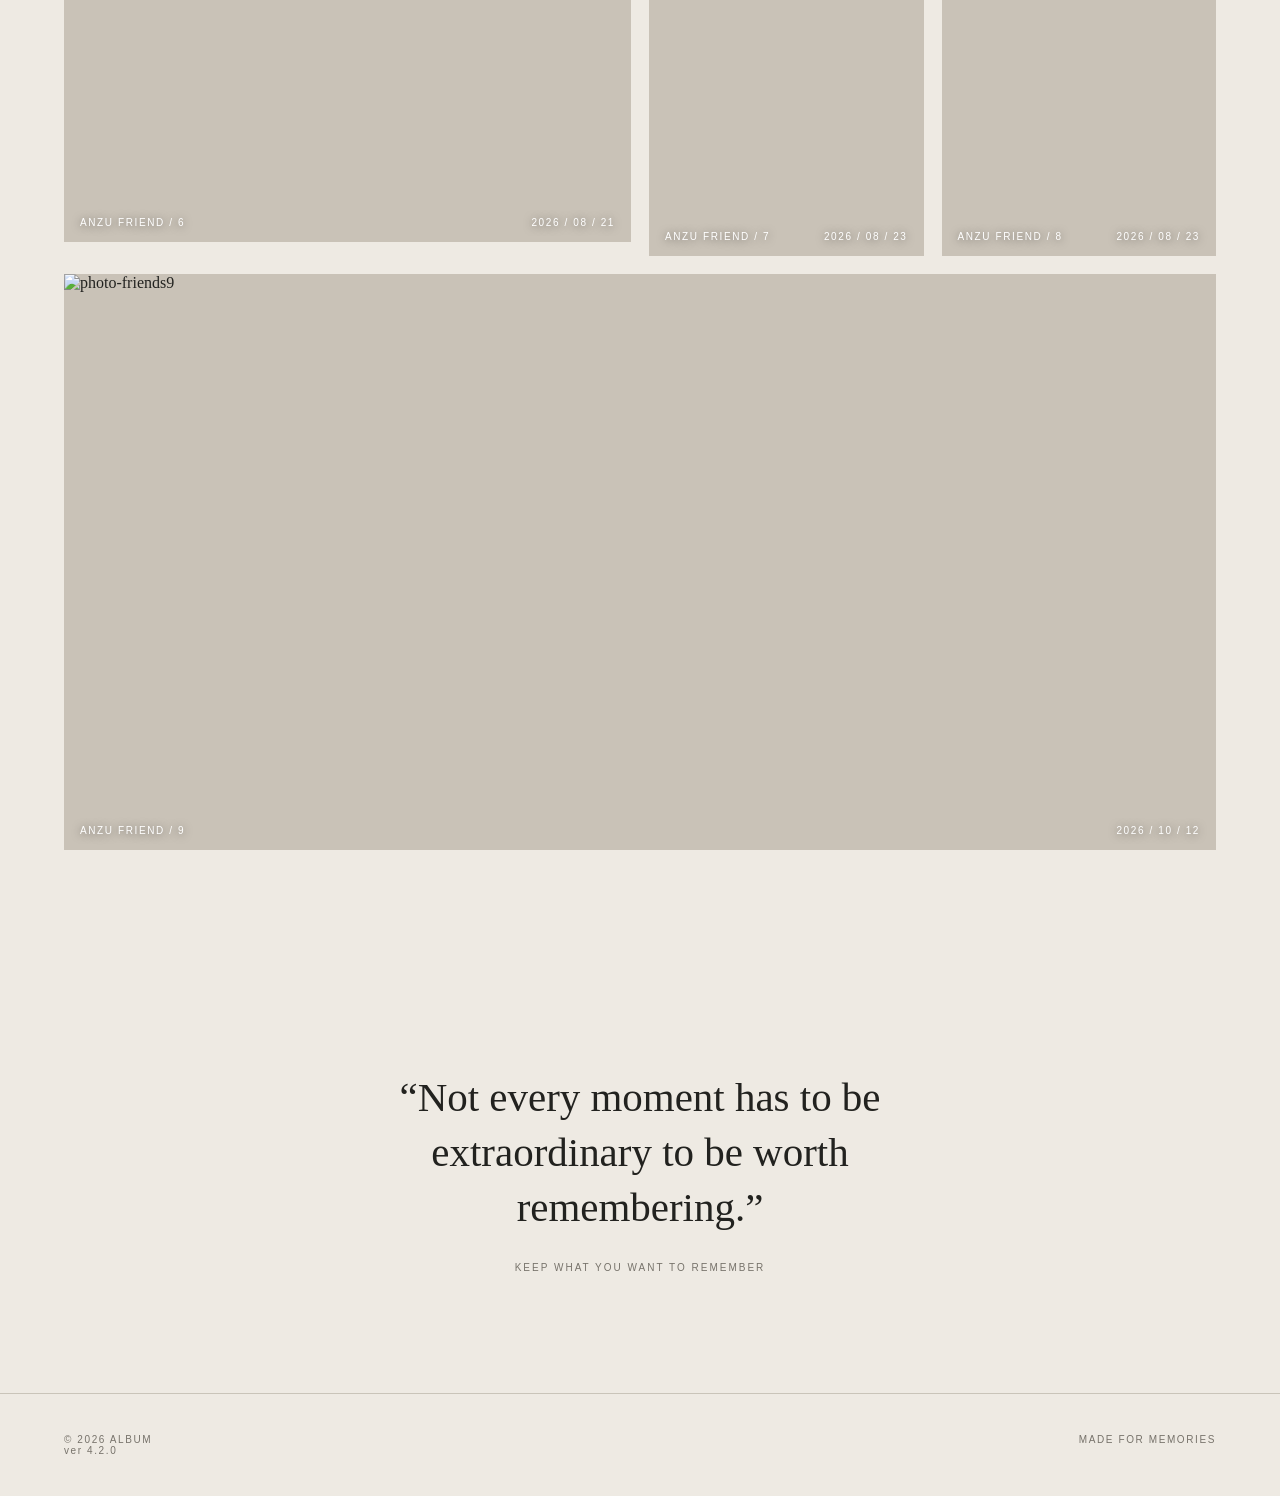
==== commit da99ff9e: "Add files via upload" ====
--- a/Album/index.html
+++ b/Album/index.html
@@ -19,6 +19,7 @@
 
             <nav class="nav">
                 <a href="#album">Archive</a>
+                <a href="#album-f">Friends</a>
                 <a href="#about">About</a>
             </nav>
         </header>
@@ -50,7 +51,10 @@
 
                 <div class="cover">
 
-                    <div class="cover-art"></div>
+                    <div class="cover-art" id="coverArt">
+                        <img id="coverImage" src="images/home1.jpg" alt="Home photo">
+                        <span id="coverNumber">01</span>
+                    </div>
 
                     <div class="cover-label">
                         A COLLECTION OF MOMENTS
@@ -68,17 +72,16 @@
 
             <div class="section-head">
 
-                <h2>Archive</h2>
+                <h2>Anzu's Archive</h2>
 
                 <span>
-                    13 photographs
+                    24 photographs
                 </span>
 
             </div>
 
 
             <div class="grid">
-
                 <div class="photo"
                     data-title="ANZU-PHOTO / 01"
                     data-image="images/photo01.jpg">
@@ -94,7 +97,6 @@
 
                 </div>
 
-
                 <div class="photo"
                     data-title="ANZU-PHOTO / 02"
                     data-image="images/photo02.jpg">
@@ -106,7 +108,6 @@
                     <div class="caption">ANZU / 02</div>
                     <div class="date">2026 / 10 / 01</div>
                 </div>
-
 
                 <div class="photo"
                     data-title="ANZU-PHOTO / 03"
@@ -119,7 +120,6 @@
                     <div class="date">2026 / 09 / 05</div>
                 </div>
 
-
                 <div class="photo"
                     data-title="ANZU-PHOTO / 04"
                     data-image="images/photo04.png">
@@ -130,7 +130,6 @@
                     <div class="caption">ANZU / 04</div>
                 </div>
 
-
                 <div class="photo"
                     data-title="ANZU-PHOTO / 05"
                     data-image="images/photo05.jpg">
@@ -142,7 +141,6 @@
                     <div class="date">2026 / 10 / 03</div>
                 </div>
 
-
                 <div class="photo"
                     data-title="ANZU-PHOTO / 06"
                     data-image="images/photo06.jpg">
@@ -154,7 +152,6 @@
                     <div class="date">2026 / 09 / 20</div>
                 </div>
 
-
                 <div class="photo"
                     data-title="ANZU-PHOTO / 07"
                     data-image="images/photo07.jpg">
@@ -352,9 +349,122 @@
                     <div class="caption">ANZU / 24</div>
                     <div class="date">2026 / 10 / 12</div>
                 </div>
-
             </div>
 
+        </section>
+
+        <section class="section" id="album-f">
+            <div class="section-head">
+
+                <h2>Archive of Anzu with Friends</h2>
+
+                <span>
+                    9 photographs
+                </span>
+
+            </div>
+
+            <div class="grid">
+                <div class="photo-f"
+                    data-title="ANZU-FRIEND / 1"
+                    data-image="images/photo-f1.jpg">
+                    <div class="fake pf1">
+                        <img src="images/photo-f1.jpg" alt="photo-friends1">
+                    </div>
+
+                    <div class="caption">ANZU FRIEND / 1</div>
+                    <div class="date">2026 / 08 / 10</div>
+                </div>
+
+                <div class="photo-f"
+                    data-title="ANZU-FRIEND / 2"
+                    data-image="images/photo-f2.jpg">
+                    <div class="fake pf2">
+                        <img src="images/photo-f2.jpg" alt="photo-friends2">
+                    </div>
+
+                    <div class="caption">ANZU FRIEND / 2</div>
+                    <div class="date">2026 / 08 / 10</div>
+                </div>
+
+                <div class="photo-f"
+                    data-title="ANZU-FRIEND / 3"
+                    data-image="images/photo-f3.jpg">
+                    <div class="fake pf3">
+                        <img src="images/photo-f3.jpg" alt="photo-friends3">
+                    </div>
+
+                    <div class="caption">ANZU FRIEND / 3</div>
+                    <div class="date">2026 / 08 / 11</div>
+                </div>
+
+                <div class="photo-f"
+                    data-title="ANZU-FRIEND / 4"
+                    data-image="images/photo-f4.jpg">
+                    <div class="fake pf4">
+                        <img src="images/photo-f4.jpg" alt="photo-friends4">
+                    </div>
+
+                    <div class="caption">ANZU FRIEND / 4</div>
+                    <div class="date">2026 / 08 / 17</div>
+                </div>
+
+                <div class="photo-f"
+                    data-title="ANZU-FRIEND / 5"
+                    data-image="images/photo-f5.jpg">
+                    <div class="fake pf5">
+                        <img src="images/photo-f5.jpg" alt="photo-friends5">
+                    </div>
+
+                    <div class="caption">ANZU FRIEND / 5</div>
+                    <div class="date">2026 / 08 / 21</div>
+                </div>
+
+                <div class="photo-f"
+                    data-title="ANZU-FRIEND / 6"
+                    data-image="images/photo-f6.jpg">
+                    <div class="fake pf6">
+                        <img src="images/photo-f6.jpg" alt="photo-friends6">
+                    </div>
+
+                    <div class="caption">ANZU FRIEND / 6</div>
+                    <div class="date">2026 / 08 / 21</div>
+                </div>
+
+                <div class="photo-f"
+                    data-title="ANZU-FRIEND / 7"
+                    data-image="images/photo-f7.jpg">
+                    <div class="fake pf7">
+                        <img src="images/photo-f7.jpg" alt="photo-friends7">
+                    </div>
+
+                    <div class="caption">ANZU FRIEND / 7</div>
+                    <div class="date">2026 / 08 / 23</div>
+                </div>
+
+                <div class="photo-f"
+                    data-title="ANZU-FRIEND / 8"
+                    data-image="images/photo-f8.jpg">
+                    <div class="fake pf8">
+                        <img src="images/photo-f8.jpg" alt="photo-friends8">
+                    </div>
+
+                    <div class="caption">ANZU FRIEND / 8</div>
+                    <div class="date">2026 / 08 / 23</div>
+                </div>
+
+                <div class="photo-f"
+                    data-title="ANZU-FRIEND / 9"
+                    data-image="images/photo-f9.jpg">
+                    <div class="fake pf9">
+                        <img src="images/photo-f9.jpg" alt="photo-friends9">
+                    </div>
+
+                    <div class="caption">ANZU FRIEND / 9</div>
+                    <div class="date">2026 / 10 / 12</div>
+                </div>
+            </div>
+            
         </section>
         
 
@@ -376,7 +486,7 @@
         <!-- Footer -->
         <footer>
 
-            <span>© 2026 ALBUM<br>ver 3.2.0</span>
+            <span>© 2026 ALBUM<br>ver 4.2.0</span>
 
             <span>
                 MADE FOR MEMORIES
@@ -407,7 +517,7 @@
     </main>
 
 
-    <script src="script4.js"></script>
+    <script src="script.js"></script>
 
 </body>
 
--- a/Album/style.css
+++ b/Album/style.css
@@ -194,7 +194,7 @@
         translateY(-8px);
 }
 
-
+/* 表紙をクリックできるようにする */
 .cover-art {
     height: min(62vh, 600px);
 
@@ -207,6 +207,8 @@
     background-size: cover;
     background-position: center;
     background-repeat: no-repeat;
+    
+    cursor: pointer;
 }
 
 .cover-art::after {
@@ -224,6 +226,58 @@
         sans-serif;
 
     letter-spacing: 0.2em;
+}
+
+/* 表紙の写真を同じ位置に重ねる */
+.cover-art img {
+    position: absolute;
+    inset: 0;
+    width: 100%;
+    height: 100%;
+    object-fit: cover;
+    display: block;
+    z-index: 1;
+}
+
+/* 次の写真を透明な状態からフェードイン */
+.cover-art img.cover-next {
+    opacity: 0;
+    z-index: 2;
+    transition: opacity 0.8s ease;
+}
+
+/* 写真のフェードアニメーション */
+#coverImage {
+  opacity: 1;
+}
+
+/* 次の写真を透明な状態から表示する */
+.cover-art img.cover-next {
+  opacity: 0;
+  transition: opacity 0.8s ease;
+}
+
+/* 写真の番号 */
+#coverNumber {
+  position: absolute;
+  right: 18px;
+  bottom: 14px;
+  z-index: 2;
+  color: white;
+  font: 12px Arial, sans-serif;
+  letter-spacing: 0.2em;
+  text-shadow: 0 1px 5px #0006;
+}
+
+/* 元々表示されていた固定の「01」を消す */
+.cover-art:after {
+  content: none;
+}
+
+@media (prefers-reduced-motion: reduce) {
+  #coverImage.is-fading {
+    animation-duration: 0.01ms;
+  }
 }
 
 
@@ -315,63 +369,40 @@
     aspect-ratio: 1.28;
 }
 
-
-.photo:nth-child(2) {
+.photo:nth-child(2),
+.photo:nth-child(7) {
     grid-column: span 5;
     aspect-ratio: 0.9;
 }
 
-
-.photo:nth-child(3) {
+.photo:nth-child(3),
+.photo:nth-child(5) {
     grid-column: span 4;
     aspect-ratio: 1;
 }
-
 
 .photo:nth-child(4) {
     grid-column: span 4;
     aspect-ratio: 1.2;
 }
 
-
-.photo:nth-child(5) {
-    grid-column: span 4;
-    aspect-ratio: 1;
-}
-
-
 .photo:nth-child(6) {
     grid-column: span 7;
     aspect-ratio: 1.35;
 }
 
-
-.photo:nth-child(7) {
-    grid-column: span 5;
-    aspect-ratio: 0.9;
-}
-
-.photo:nth-child(8) {
-    grid-column: span 3;
-    aspect-ratio: 0.7;
-}
-
-.photo:nth-child(9) {
-    grid-column: span 3;
-    aspect-ratio: 0.7;
-}
-
-.photo:nth-child(10) {
-    grid-column: span 3;
-    aspect-ratio: 0.7;
-}
-
+.photo:nth-child(8),
+.photo:nth-child(9),
+.photo:nth-child(10),
 .photo:nth-child(11) {
     grid-column: span 3;
     aspect-ratio: 0.7;
 }
 
-.photo:nth-child(12) {
+.photo:nth-child(12),
+.photo:nth-child(20),
+.photo:nth-child(21),
+.photo:nth-child(23) {
     grid-column: span 3;
     aspect-ratio: 0.65;
 }
@@ -381,54 +412,23 @@
     aspect-ratio: 2;
 }
 
-.photo:nth-child(14) {
-    grid-column: span 6;
-    aspect-ratio: 2;
-}
-
+.photo:nth-child(14),
 .photo:nth-child(15) {
     grid-column: span 6;
     aspect-ratio: 2;
 }
 
-.photo:nth-child(16) {
-    grid-column: span 3;
-    aspect-ratio: 0.6;
-}
-
-.photo:nth-child(17) {
-    grid-column: span 3;
-    aspect-ratio: 0.6;
-}
-
-.photo:nth-child(18) {
-    grid-column: span 3;
-    aspect-ratio: 0.6;
-}
-
+.photo:nth-child(16),
+.photo:nth-child(17),
+.photo:nth-child(18),
 .photo:nth-child(19) {
     grid-column: span 3;
     aspect-ratio: 0.6;
 }
 
-.photo:nth-child(20) {
-    grid-column: span 3;
-    aspect-ratio: 0.65;
-}
-
-.photo:nth-child(21) {
-    grid-column: span 3;
-    aspect-ratio: 0.65;
-}
-
 .photo:nth-child(22) {
     grid-column: span 6;
     aspect-ratio: 1.4;
-}
-
-.photo:nth-child(23) {
-    grid-column: span 3;
-    aspect-ratio: 0.65;
 }
 
 .photo:nth-child(24) {
@@ -467,12 +467,14 @@
     transform: translateY(-20%);
 }
 
-.p2 img {
+.p2 img,
+.p8 img {
     transform: translateY(-5%);
 }
 
 
-.p3 img {
+.p3 img,
+.p7 img {
     transform: translateY(-15%);
 }
 
@@ -486,14 +488,6 @@
 
 .p6 img {
     transform: scale(1.6) translateY(5%) translateX(-12%);
-}
-
-.p7 img {
-    transform: translateY(-15%);
-}
-
-.p8 img {
-    transform: translateY(-5%);
 }
 
 .p22 img {
@@ -537,6 +531,67 @@
 
     text-shadow:
         0 1px 8px #0008;
+}
+
+/* =========================
+   FRIENDS
+========================= */
+
+.photo-f {
+    position: relative;
+
+    overflow: hidden;
+
+    background: #c9c2b7;
+
+    cursor: pointer;
+}
+
+/* 写真の拡大を滑らかにする */
+.photo-f .fake {
+    transition: transform 0.5s ease;
+}
+
+/* PCでカーソルを合わせると拡大 */
+@media (hover: hover) and (pointer: fine) {
+    .photo-f:hover .fake {
+        transform: scale(1.05);
+    }
+}
+
+.photo-f:nth-child(1),
+.photo-f:nth-child(2),
+.photo-f:nth-child(6) {
+    grid-column: span 6;
+    aspect-ratio: 1.5;
+}
+
+.photo-f:nth-child(3),
+.photo-f:nth-child(4),
+.photo-f:nth-child(5) {
+    grid-column: span 4;
+    aspect-ratio: 0.7;
+}
+
+.photo-f:nth-child(7),
+.photo-f:nth-child(8) {
+    grid-column: span 3;
+    aspect-ratio: 0.7;
+}
+
+.photo-f:nth-child(9) {
+    grid-column: span 12;
+    aspect-ratio: 2;
+}
+
+
+.pf5 img {
+    transform: translateY(10%) scale(1.2);
+}
+
+.pf6 img,
+.pf8 img {
+    transform: translateY(-10%);
 }
 
 /* =========================
@@ -744,7 +799,6 @@
 
     .photo:nth-child(n) {
         grid-column: span 1;
-
         aspect-ratio: 1;
     }
 
@@ -796,6 +850,34 @@
         transform: translateY(30%) scale(2);
     }
 
+    .photo-f:nth-child(n) {
+        grid-column: span 1;
+        aspect-ratio: 1;
+    }
+
+    .photo-f:nth-child(1),
+    .photo-f:nth-child(2),
+    .photo-f:nth-child(9) {
+        grid-column: span 2;
+        aspect-ratio: 1.6;
+    }
+
+    .photo-f:nth-child(3),
+    .photo-f:nth-child(4),
+    .photo-f:nth-child(7),
+    .photo-f:nth-child(8) {
+        grid-column: span 1;
+        aspect-ratio: 0.7;
+    }
+
+    .pf6 img {
+        transform: translateY(10%) translateX(-10%) scale(1.5);
+    }
+
+    .pf9 img {
+        transform: translateY(10%) scale(1.2);
+    }
+
     .caption {
         position: absolute;
 
